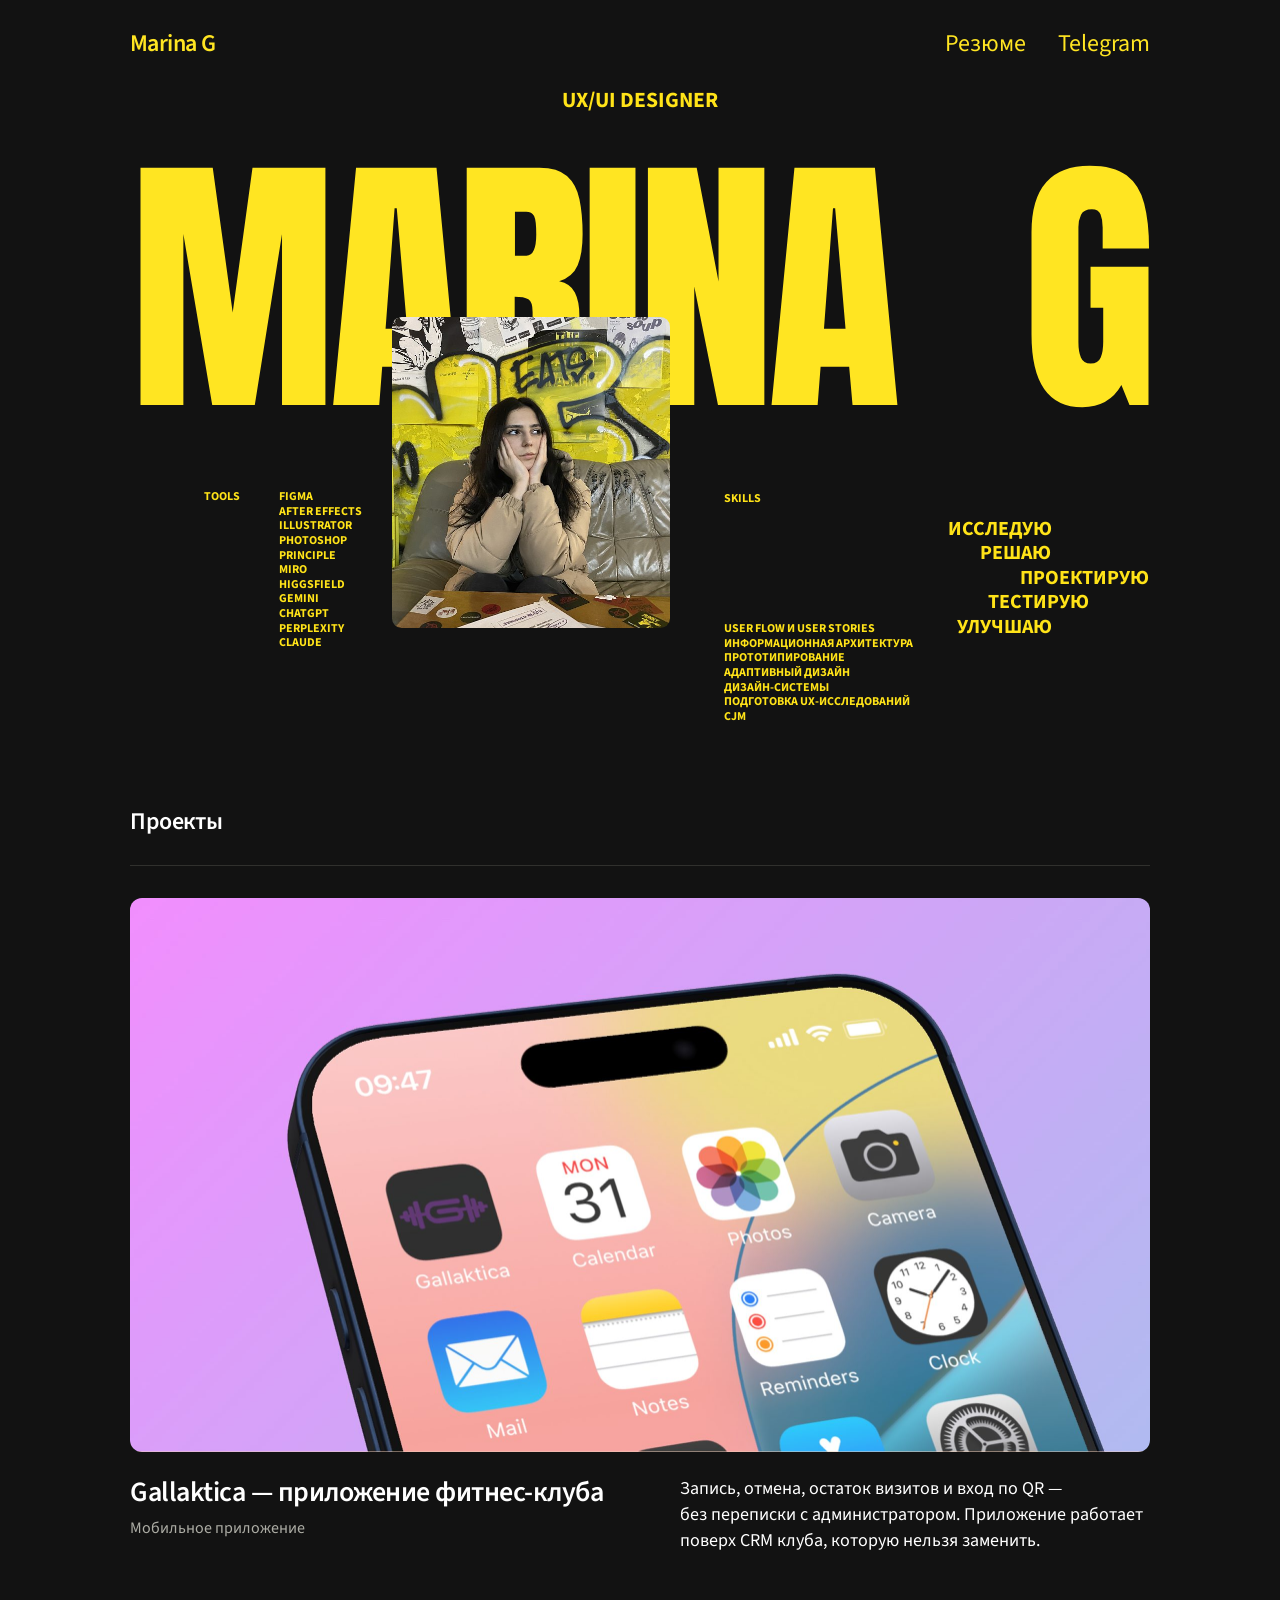
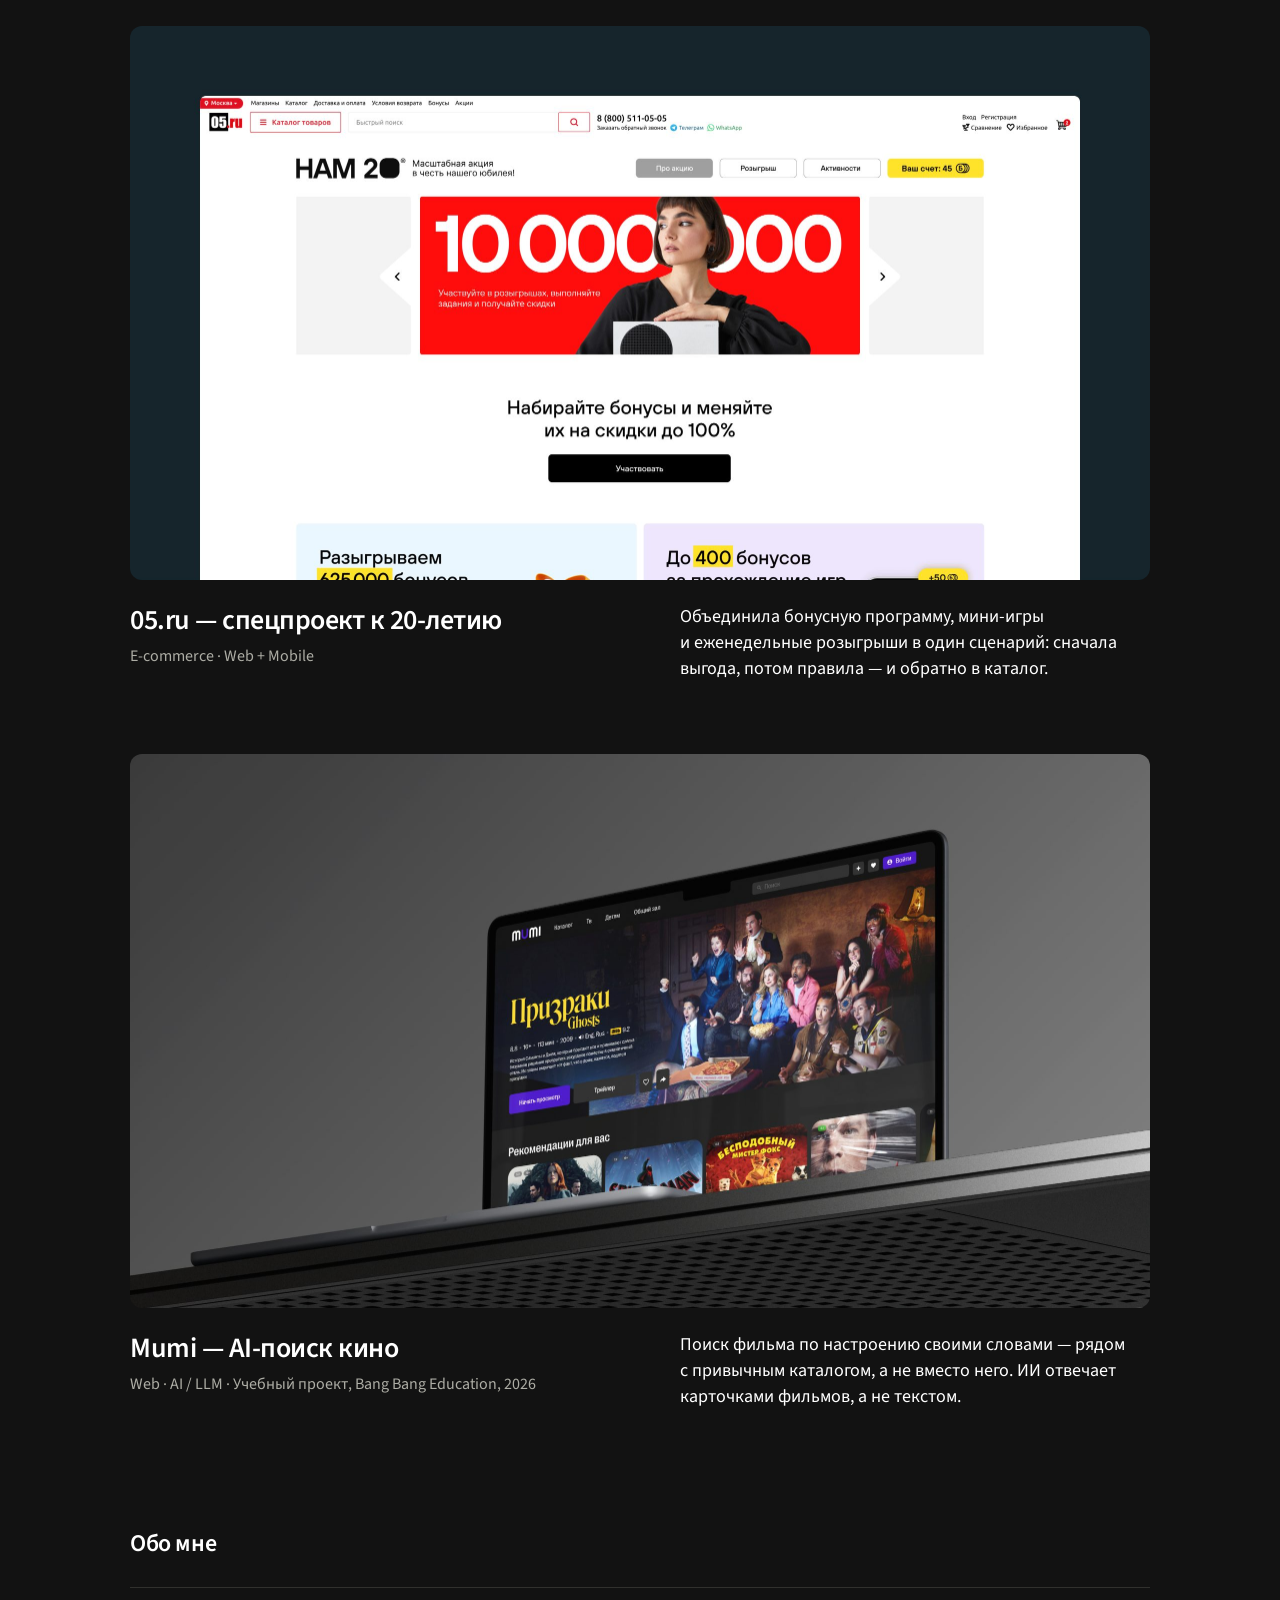
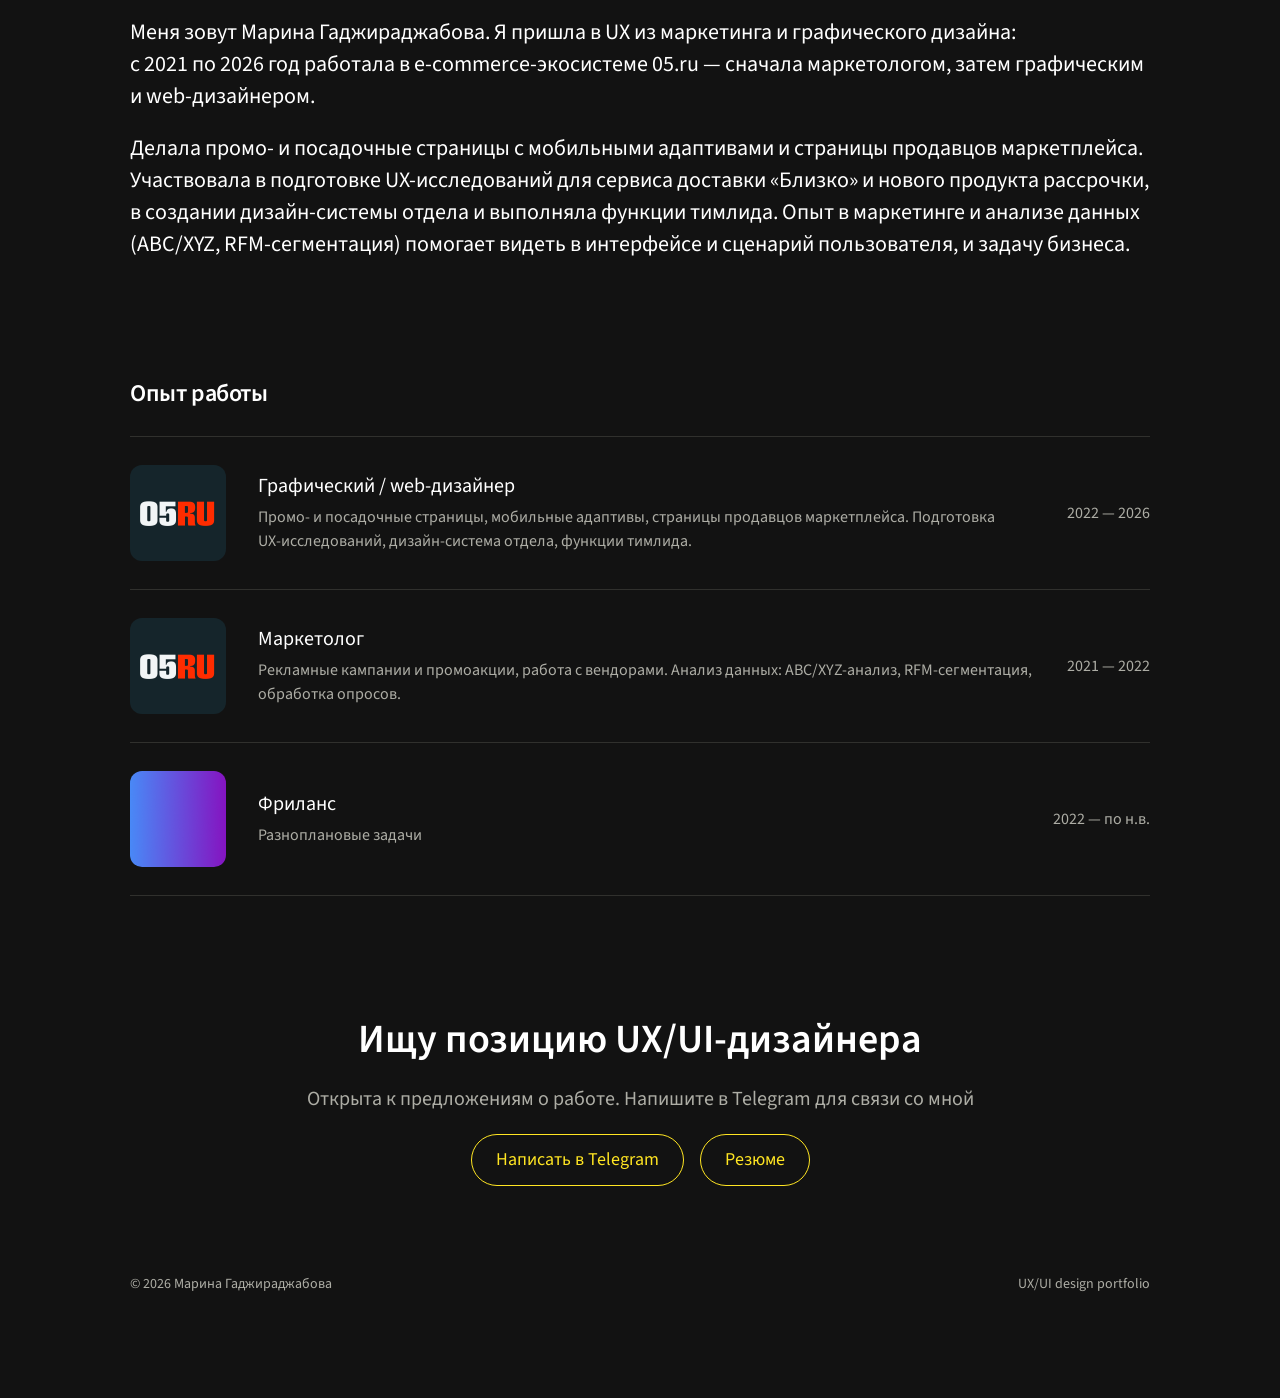
==== index.html @ 0a9285c8 "Add files via upload" ====
<!doctype html>
<html lang="ru">
<head>
<meta charset="utf-8">
<meta name="viewport" content="width=device-width, initial-scale=1">
<title>Марина Гаджираджабова — UX/UI-дизайнер</title>
<meta name="description" content="Портфолио UX/UI-дизайнера Марины Гаджираджабовой: мобильное приложение фитнес-клуба, спецпроект для 05.ru и AI-поиск кино.">
<link rel="canonical" href="https://hellomarina.ru/">
<meta property="og:type" content="website">
<meta property="og:title" content="Марина Гаджираджабова — UX/UI-дизайнер">
<meta property="og:description" content="Портфолио UX/UI-дизайнера Марины Гаджираджабовой: мобильное приложение фитнес-клуба, спецпроект для 05.ru и AI-поиск кино.">
<meta property="og:url" content="https://hellomarina.ru/">
<meta property="og:image" content="https://hellomarina.ru/img/cover-home-gallaktica.jpg">
<meta name="theme-color" content="#121212">
<link rel="icon" href="favicon.svg" type="image/svg+xml">
<link rel="preconnect" href="https://fonts.googleapis.com">
<link rel="preconnect" href="https://fonts.gstatic.com" crossorigin>
<link href="https://fonts.googleapis.com/css2?family=Anton&family=Source+Sans+3:wght@400;600;700&display=swap" rel="stylesheet">
<link rel="stylesheet" href="css/style.css">
<script src="js/site.js" defer></script>
</head>
<body>
<a class="skip-link" href="#main">К содержимому</a>
<header class="site-header">
  <div class="container">
    <a class="logo" href="./" aria-label="Marina G — на главную">Marina G</a>
    <nav class="nav" aria-label="Основная навигация">
      <a href="resume.pdf" target="_blank" rel="noopener">Резюме</a>
      <a href="https://t.me/marin_lrsn" target="_blank" rel="noopener">Telegram</a>
    </nav>
  </div>
</header>

<main id="main">
  <section class="hero container" aria-label="Обо мне коротко">
    <div class="hero-canvas">
      <p class="hero-role">UX/UI DESIGNER</p>
      <h1 class="hero-name" aria-label="Марина Гаджираджабова, UX/UI-дизайнер"><span>MARINA</span><span>G</span></h1>
      <img class="hero-photo" src="img/hero-photo.jpg" alt="Марина Гаджираджабова" width="554" height="622" fetchpriority="high">
      <p class="hero-label hero-tools-label">Tools</p>
      <ul class="hero-list hero-tools"><li>Figma</li><li>After Effects</li><li>Illustrator</li><li>Photoshop</li><li>Principle</li><li>Miro</li><li>Higgsfield</li><li>Gemini</li><li>ChatGPT</li><li>Perplexity</li><li>Claude</li></ul>
      <p class="hero-label hero-skills-label">Skills</p>
      <ul class="hero-list hero-skills"><li>User flow и user stories</li><li>Информационная архитектура</li><li>Прототипирование</li><li>Адаптивный дизайн</li><li>Дизайн-системы</li><li>Подготовка UX-исследований</li><li>CJM</li></ul>
      <p class="hero-verbs" aria-hidden="true"><span>Исследую</span><span>Решаю</span><span>Проектирую</span><span>Тестирую</span><span>Улучшаю</span></p>
    </div>
    <div class="hero-mobile">
      <div class="m-name-photo">
        <p class="m-name" aria-hidden="true"><span>MARINA</span><span>G</span></p>
        <img class="m-photo" src="img/hero-photo.jpg" alt="Марина Гаджираджабова" width="554" height="622" fetchpriority="high">
      </div>
      <p class="m-role">UX/UI-дизайнер</p>
      <p class="m-lead">Провожу интервью, анализирую сценарии и проверяю решения на прототипах. Прорабатываю UI, опираясь на опыт в графическом дизайне.</p>
    </div>
  </section>

  <section class="section container" id="projects" aria-labelledby="projects-title">
    <h2 class="section-title" id="projects-title">Проекты</h2>
    <div class="projects">
      <a class="project" href="gallaktica.html">
        <div class="project-cover"><img src="img/cover-home-gallaktica.jpg" alt="Обложка кейса Gallaktica: мобильное приложение фитнес-клуба на экране iPhone" width="2040" height="1108" fetchpriority="high"></div>
        <div class="project-details">
          <div><h3 class="project-title">Gallaktica — приложение фитнес-клуба</h3><p class="project-tags">Мобильное приложение</p></div>
          <p class="project-summary">Запись, отмена, остаток визитов и вход по QR — без переписки с администратором. Приложение работает поверх CRM клуба, которую нельзя заменить.</p>
        </div>
      </a>
      <a class="project" href="05ru.html">
        <div class="project-cover"><img src="img/cover-home-05ru.jpg" alt="Обложка кейса 05.ru: промостраница спецпроекта «НАМ 20»" width="2040" height="1108" loading="lazy" decoding="async"></div>
        <div class="project-details">
          <div><h3 class="project-title">05.ru — спецпроект к 20-летию</h3><p class="project-tags">E-commerce · Web + Mobile</p></div>
          <p class="project-summary">Объединила бонусную программу, мини‑игры и еженедельные розыгрыши в один сценарий: сначала выгода, потом правила — и обратно в каталог.</p>
        </div>
      </a>
      <a class="project" href="mumi.html">
        <div class="project-cover"><img src="img/cover-home-mumi.jpg" alt="Обложка кейса Mumi: интерфейс онлайн-кинотеатра на ноутбуке" width="2040" height="1108" loading="lazy" decoding="async"></div>
        <div class="project-details">
          <div><h3 class="project-title">Mumi — AI-поиск кино</h3><p class="project-tags">Web · AI / LLM · Учебный проект, Bang Bang Education, 2026</p></div>
          <p class="project-summary">Поиск фильма по настроению своими словами — рядом с привычным каталогом, а не вместо него. ИИ отвечает карточками фильмов, а не текстом.</p>
        </div>
      </a>
    </div>
  </section>

  <section class="section container" aria-labelledby="about-title">
    <h2 class="section-title" id="about-title">Обо мне</h2>
    <div class="about-text">
      <p>Меня зовут Марина Гаджираджабова. Я пришла в UX из маркетинга и графического дизайна: с 2021 по 2026 год работала в e‑commerce‑экосистеме 05.ru — сначала маркетологом, затем графическим и web‑дизайнером.</p>
      <p>Делала промо- и посадочные страницы с мобильными адаптивами и страницы продавцов маркетплейса. Участвовала в подготовке UX‑исследований для сервиса доставки «Близко» и нового продукта рассрочки, в создании дизайн‑системы отдела и выполняла функции тимлида. Опыт в маркетинге и анализе данных (ABC/XYZ, RFM‑сегментация) помогает видеть в интерфейсе и сценарий пользователя, и задачу бизнеса.</p>
    </div>
  </section>

  <section class="section container" aria-labelledby="exp-title">
    <h2 class="section-title" id="exp-title">Опыт работы</h2>
    <ul class="experience">
      <li class="job">
        <img class="job-logo" src="img/logo-05ru.png" alt="Логотип 05.ru" width="192" height="192" loading="lazy" decoding="async">
        <div><p class="job-role">Графический / web-дизайнер</p><p class="job-period-inline">2022 — 2026</p><p class="job-desc">Промо- и посадочные страницы, мобильные адаптивы, страницы продавцов маркетплейса. Подготовка UX‑исследований, дизайн‑система отдела, функции тимлида.</p></div>
        <p class="job-period">2022 — 2026</p>
      </li>
      <li class="job">
        <img class="job-logo" src="img/logo-05ru.png" alt="Логотип 05.ru" width="192" height="192" loading="lazy" decoding="async">
        <div><p class="job-role">Маркетолог</p><p class="job-period-inline">2021 — 2022</p><p class="job-desc">Рекламные кампании и промоакции, работа с вендорами. Анализ данных: ABC/XYZ‑анализ, RFM‑сегментация, обработка опросов.</p></div>
        <p class="job-period">2021 — 2022</p>
      </li>
      <li class="job">
        <img class="job-logo" src="img/logo-freelance.png" alt="" width="192" height="192" loading="lazy" decoding="async">
        <div><p class="job-role">Фриланс</p><p class="job-period-inline">2022 — по н.в.</p><p class="job-desc">Разноплановые задачи</p></div>
        <p class="job-period">2022 — по н.в.</p>
      </li>
    </ul>
  </section>
</main>
<footer class="site-footer">
  <div class="container">
    <div class="cta">
      <h2 class="cta-title">Ищу позицию UX/UI-дизайнера</h2>
      <p class="cta-text">Открыта к предложениям о работе. Напишите в Telegram для связи со мной</p>
      <div class="buttons">
        <a class="btn" href="https://t.me/marin_lrsn" target="_blank" rel="noopener">Написать в Telegram</a>
        <a class="btn" href="resume.pdf" target="_blank" rel="noopener">Резюме</a>
      </div>
    </div>
  <div class="legal"><span>© 2026 Марина Гаджираджабова</span><span>UX/UI design portfolio</span></div>
  </div>
</footer>
</body>
</html>
---- css/style.css ----
/* hellomarina.ru — портфолио Марины Гаджираджабовой
   Токены взяты из макета Figma «Портфолио v2» */
:root {
  --bg: #121212;
  --yellow: #ffe522;
  --heading: #f5f4ef;
  --body: #dcdcd4;
  --muted: #adada5;
  --card-text: #c9c9c1;
  --line: #30302d;
  --card: #181816;
  --radius: 12px;
  --content: 1020px;
  --gutter: 90px;
  --font: "Source Sans 3", system-ui, -apple-system, "Segoe UI", Roboto, sans-serif;
  --display: "Anton", Impact, "Arial Narrow", sans-serif;
}

*, *::before, *::after { box-sizing: border-box; }
html { -webkit-text-size-adjust: 100%; scroll-behavior: smooth; }
body {
  margin: 0;
  background: var(--bg);
  color: var(--body);
  font-family: var(--font);
  font-size: 18px;
  line-height: 1.45;
  -webkit-font-smoothing: antialiased;
  text-rendering: optimizeLegibility;
}
img { display: block; max-width: 100%; height: auto; }
a { color: inherit; }
h1, h2, h3, h4, p { margin: 0; }
ul { margin: 0; padding: 0; list-style: none; }

.container {
  width: 100%;
  max-width: calc(var(--content) + var(--gutter) * 2);
  margin: 0 auto;
  padding: 0 var(--gutter);
}

.skip-link {
  position: absolute; left: -9999px; top: 8px;
  background: var(--yellow); color: #121212; padding: 8px 16px; border-radius: 999px; z-index: 10;
}
.skip-link:focus { left: 16px; }

:focus-visible { outline: 2px solid var(--yellow); outline-offset: 3px; border-radius: 4px; }

/* ---------- Header ---------- */
.site-header .container {
  display: flex; align-items: center; justify-content: space-between;
  padding-top: 26px; padding-bottom: 26px;
}
.logo {
  color: var(--yellow); text-decoration: none;
  font-size: 24px; font-weight: 600; letter-spacing: -0.6px; line-height: 36px;
}
.nav { display: flex; gap: 32px; }
.nav a {
  color: var(--yellow); text-decoration: none;
  font-size: 24px; line-height: 36px;
}
.nav a:hover, .logo:hover { text-decoration: underline; text-underline-offset: 6px; text-decoration-thickness: 1.5px; }

/* ---------- Hero (desktop: пропорции макета через container query units) ---------- */
.hero { container-type: inline-size; overflow-x: clip; }
.hero-name span, .m-name span { white-space: nowrap; }
.hero-canvas {
  position: relative;
  height: calc(600 / 1020 * 100cqw);
  color: #ffe318;
}
.hero-canvas > * { position: absolute; margin: 0; }
.hero-role {
  left: 0; right: 0; top: 0; text-align: center;
  font-weight: 700; font-size: calc(21.67 / 1020 * 100cqw); line-height: 1.22;
  letter-spacing: 0;
}
.hero-name {
  left: 0; right: 0; top: calc(51 / 1020 * 100cqw);
  display: flex; justify-content: space-between;
  font-family: var(--display); font-weight: 400; color: var(--yellow);
  font-size: calc(276 / 1020 * 100cqw); line-height: 1.08;
  letter-spacing: calc(-6.9 / 1020 * 100cqw);
}
.hero-photo {
  left: calc(262 / 1020 * 100%); top: calc(229 / 1020 * 100cqw);
  width: calc(278 / 1020 * 100%);
  border-radius: calc(9.7 / 1020 * 100cqw);
  aspect-ratio: 278 / 311; object-fit: cover;
}
.hero-label, .hero-list {
  font-weight: 700; font-size: calc(12 / 1020 * 100cqw); line-height: 1.22;
  text-transform: uppercase;
}
.hero-tools-label { left: calc(74 / 1020 * 100%); top: calc(402 / 1020 * 100cqw); }
.hero-tools { left: calc(149 / 1020 * 100%); top: calc(402 / 1020 * 100cqw); }
.hero-skills-label { left: calc(594 / 1020 * 100%); top: calc(404 / 1020 * 100cqw); }
.hero-skills { left: calc(594 / 1020 * 100%); top: calc(534 / 1020 * 100cqw); }
.hero-verbs {
  font-weight: 700; font-size: calc(20 / 1020 * 100cqw); line-height: 1.22; text-transform: uppercase;
  left: calc(818 / 1020 * 100%); top: calc(429 / 1020 * 100cqw); width: calc(202 / 1020 * 100%);
}
.hero-verbs span { display: block; }
.hero-verbs span:nth-child(1) { margin-left: 0; }
.hero-verbs span:nth-child(2) { margin-left: calc(32 / 1020 * 100cqw); }
.hero-verbs span:nth-child(3) { margin-left: calc(72 / 1020 * 100cqw); }
.hero-verbs span:nth-child(4) { margin-left: calc(40 / 1020 * 100cqw); }
.hero-verbs span:nth-child(5) { margin-left: calc(9 / 1020 * 100cqw); }
.hero-mobile { display: none; }

/* ---------- Sections ---------- */
.section { padding-top: 120px; }
.section:first-of-type { padding-top: 72px; }
.section-title {
  color: #fff; font-size: 24px; font-weight: 600; line-height: 1.2; letter-spacing: -0.4px;
  padding-bottom: 28px; border-bottom: 1px solid var(--line);
}

/* ---------- Project cards ---------- */
.projects { display: grid; gap: 72px; margin-top: 32px; }
.project { display: block; text-decoration: none; color: inherit; }
.project-cover {
  border-radius: var(--radius); overflow: hidden; background: #1c1c1a;
  aspect-ratio: 1020 / 554;
}
.project-cover img { width: 100%; height: 100%; object-fit: cover; transition: transform .5s ease; }
.project:hover .project-cover img { transform: scale(1.02); }
.project-details {
  display: grid; grid-template-columns: 1fr 470px; gap: 40px; padding-top: 24px;
}
.project-title { color: #fff; font-size: 28px; font-weight: 600; line-height: 1.2; letter-spacing: -0.5px; }
.project:hover .project-title { text-decoration: underline; text-underline-offset: 6px; text-decoration-thickness: 1.5px; }
.project-tags { color: var(--muted); font-size: 16px; line-height: 1.45; margin-top: 8px; }
.project-summary { color: #fff; font-size: 18px; line-height: 26px; }

/* ---------- About ---------- */
.about-text { margin-top: 28px; display: grid; gap: 20px; }
.about-text p { color: #fff; font-size: 22px; line-height: 32px; }

/* ---------- Experience ---------- */
.experience { margin-top: 0; }
.job {
  display: grid; grid-template-columns: 96px 1fr auto; gap: 32px; align-items: center;
  padding: 28px 0; border-bottom: 1px solid var(--line);
}
.job-logo { width: 96px; height: 96px; border-radius: var(--radius); object-fit: cover; }
.job-role { color: #fff; font-size: 20px; line-height: 26px; }
.job-desc { color: var(--muted); font-size: 16px; line-height: 24px; margin-top: 6px; }
.job-period { color: var(--muted); font-size: 16px; line-height: 24px; white-space: nowrap; }
.job-period-inline { display: none; }

/* ---------- Buttons ---------- */
.btn {
  display: inline-flex; align-items: center; justify-content: center; gap: 8px;
  min-height: 50px; padding: 12px 24px;
  border: 1.5px solid var(--yellow); border-radius: 999px;
  color: var(--yellow); text-decoration: none; font-size: 18px; line-height: 26px;
  transition: background-color .2s ease, color .2s ease;
}
.btn:hover { background: var(--yellow); color: #121212; }

/* ---------- Footer ---------- */
.site-footer { padding-top: 120px; padding-bottom: 104px; }
.cta { display: grid; justify-items: center; text-align: center; gap: 20px; }
.cta-title { color: #fff; font-size: 40px; font-weight: 600; line-height: 48px; }
.cta-text { color: var(--muted); font-size: 20px; line-height: 30px; }
.buttons { display: flex; gap: 16px; flex-wrap: wrap; justify-content: center; }
.legal {
  display: flex; justify-content: space-between; gap: 16px;
  margin-top: 88px; color: var(--muted); font-size: 14px; line-height: 20px;
}

/* ---------- Case pages ---------- */
.case-cover { border-radius: var(--radius); overflow: hidden; aspect-ratio: 1020 / 486; background: #1c1c1a; }
.case-cover img { width: 100%; height: 100%; object-fit: cover; }
.case-head { padding-top: 88px; }
.case-title { color: var(--heading); font-size: 56px; font-weight: 700; line-height: 62px; letter-spacing: -0.5px; }
.case-lead { color: var(--muted); font-size: 22px; line-height: 32px; margin-top: 16px; }
.summary { display: grid; grid-template-columns: repeat(auto-fit, minmax(200px, 1fr)); gap: 16px; margin-top: 40px; }
.card {
  background: var(--card); border: 1px solid var(--line); border-radius: var(--radius);
}
.summary .card { padding: 20px; }
.summary-label { color: var(--muted); font-size: 13px; font-weight: 600; line-height: 18px; letter-spacing: .04em; text-transform: uppercase; }
.summary-value { color: #fff; font-size: 17px; line-height: 24px; margin-top: 8px; }

.block { padding-top: 88px; }
.block-sm { padding-top: 32px; }
.h2 { color: var(--heading); font-size: 40px; font-weight: 600; line-height: 48px; margin-bottom: 24px; }
.h3 { color: var(--heading); font-size: 26px; font-weight: 600; line-height: 34px; margin-bottom: 12px; }
.prose { display: grid; gap: 24px; }
.prose p { color: var(--body); font-size: 22px; line-height: 32px; }
.prose strong { color: #fff; font-weight: 700; }

.figure { margin: 32px 0 0; }
.figure img { width: 100%; border-radius: var(--radius); }
.figure-pair { display: grid; grid-template-columns: 1fr 1fr; gap: 24px; margin-top: 24px; }
.figure-pair img { width: 100%; border-radius: var(--radius); }
.scroll-x { overflow-x: auto; -webkit-overflow-scrolling: touch; }
.scroll-hint { display: none; }

.cards-2 { display: grid; grid-template-columns: 1fr 1fr; gap: 24px; margin-top: 24px; }
.cards-2 .card { padding: 28px; }
.card-title { color: var(--heading); font-size: 20px; font-weight: 600; line-height: 30px; }
.card-text { color: var(--muted); font-size: 16px; line-height: 24px; margin-top: 12px; }
.card-text strong { color: #fff; font-weight: 700; }
.story .card-text { margin-top: 0; }

.metrics { display: grid; grid-template-columns: 1fr 1fr; gap: 16px 24px; margin-top: 24px; }
.metric { display: grid; grid-template-columns: 180px 1fr; gap: 16px; padding: 20px; }
.metric-name { color: var(--yellow); font-weight: 700; font-size: 16px; line-height: 22px; }
.metric-text { color: var(--card-text); font-size: 16px; line-height: 22px; }

.bullets { display: grid; gap: 12px; margin: 8px 0; }
.bullets li { display: flex; gap: 18px; align-items: center; color: var(--body); font-size: 22px; line-height: 32px; }
.bullets img { width: 15px; height: 15px; flex: none; }

.decisions { display: grid; gap: 24px; }

.case-nav { display: flex; gap: 16px; justify-content: center; flex-wrap: wrap; }
.case-footer { padding-top: 88px; padding-bottom: 104px; }
.case-footer .legal { margin-top: 88px; }

/* ---------- Tablet ---------- */
@media (max-width: 1100px) {
  :root { --gutter: 48px; }
  .project-details { grid-template-columns: 1fr 1fr; }
}

/* ---------- Mobile (макет 390) ---------- */
@media (max-width: 720px) {
  :root { --gutter: 20px; }
  body { font-size: 17px; }
  .site-header .container { padding-top: 16px; padding-bottom: 16px; }
  .logo { font-size: 18px; line-height: 26px; letter-spacing: -0.3px; }
  .nav { gap: 24px; }
  .nav a { font-size: 18px; line-height: 26px; padding: 9px 0; }

  .hero-canvas { display: none; }
  .hero-mobile { display: block; padding-top: 16px; }
  .m-name-photo { position: relative; height: calc(245 / 350 * 100cqw); }
  .m-name {
    display: flex; justify-content: space-between;
    font-family: var(--display); color: var(--yellow);
    font-size: calc(100 / 350 * 100cqw); line-height: 1.08; letter-spacing: calc(-2.5 / 350 * 100cqw);
  }
  .m-photo {
    position: absolute; left: calc(77 / 350 * 100%); top: calc(66 / 350 * 100cqw);
    width: calc(160 / 350 * 100%); aspect-ratio: 160 / 179; object-fit: cover; border-radius: 8px;
  }
  .m-role { color: #fff; font-size: 28px; font-weight: 600; line-height: 34px; margin-top: 24px; }
  .m-lead { color: #fff; font-size: 17px; line-height: 26px; margin-top: 8px; }

  .section { padding-top: 64px; }
  .section:first-of-type { padding-top: 56px; }
  .section-title { font-size: 22px; padding-bottom: 20px; }
  .projects { gap: 48px; margin-top: 24px; }
  .project-details { grid-template-columns: 1fr; gap: 10px; padding-top: 16px; }
  .project-title { font-size: 26px; line-height: 32px; }
  .project-tags { font-size: 14px; line-height: 20px; margin-top: 6px; }
  .project-summary { font-size: 16px; line-height: 24px; }

  .about-text { margin-top: 20px; gap: 16px; }
  .about-text p { font-size: 17px; line-height: 26px; }

  .job { grid-template-columns: 48px 1fr; gap: 16px; align-items: start; padding: 16px 0; }
  .job-logo { width: 48px; height: 48px; border-radius: 8px; }
  .job-role { font-size: 17px; line-height: 22px; }
  .job-period { display: none; }
  .job-period-inline { display: block; color: var(--muted); font-size: 14px; line-height: 20px; margin-top: 4px; }
  .job-desc { font-size: 14px; line-height: 20px; }

  .site-footer { padding-top: 64px; padding-bottom: 40px; }
  .cta { gap: 16px; }
  .cta-title { font-size: 26px; line-height: 32px; }
  .cta-text { font-size: 16px; line-height: 24px; }
  .buttons { flex-direction: column; width: 100%; gap: 12px; }
  .buttons .btn, .case-nav .btn { width: 100%; }
  .legal { margin-top: 48px; font-size: 13px; line-height: 18px; flex-direction: column; gap: 4px; }

  .case-head { padding-top: 48px; }
  .case-title { font-size: 32px; line-height: 38px; letter-spacing: -0.3px; }
  .case-lead { font-size: 18px; line-height: 26px; }
  .summary { grid-template-columns: 1fr; gap: 12px; margin-top: 24px; }
  .block { padding-top: 48px; }
  .block-sm { padding-top: 24px; }
  .h2 { font-size: 26px; line-height: 32px; margin-bottom: 16px; }
  .h3 { font-size: 20px; line-height: 26px; }
  .prose { gap: 16px; }
  .prose p, .bullets li { font-size: 17px; line-height: 26px; }
  .bullets li { align-items: flex-start; gap: 12px; }
  .bullets img { margin-top: 6px; }
  .cards-2, .metrics, .figure-pair { grid-template-columns: 1fr; gap: 12px; }
  .cards-2 .card { padding: 20px; }
  .card-title { font-size: 18px; line-height: 26px; }
  .card-text { font-size: 15px; line-height: 22px; }
  .metric { grid-template-columns: 1fr; gap: 6px; }
  .figure { margin-top: 24px; }
  .scroll-x img { width: 700px; max-width: none; }
  .scroll-hint { display: block; color: var(--muted); font-size: 13px; line-height: 18px; margin-top: 8px; }
  .case-footer { padding-top: 64px; padding-bottom: 40px; }
  .case-nav { flex-direction: column; gap: 12px; }
  .case-footer .legal { margin-top: 48px; }
}

@media (prefers-reduced-motion: reduce) {
  html { scroll-behavior: auto; }
  .project-cover img { transition: none; }
}

/* ================= Motion ================= */
/* Плавный переход между страницами (Chrome, Edge, Safari 18.2+); в остальных браузерах — просто анимация входа */
@view-transition { navigation: auto; }
::view-transition-old(root) { animation: vt-out .28s ease both; }
::view-transition-new(root) { animation: vt-in .5s cubic-bezier(.2, .7, .2, 1) both; }
@keyframes vt-out { to { opacity: 0; transform: translateY(-8px); } }
@keyframes vt-in { from { opacity: 0; transform: translateY(12px); } }

@keyframes rise { from { opacity: 0; transform: translateY(18px); } to { opacity: 1; transform: none; } }
@keyframes rise-big { from { opacity: 0; transform: translateY(60px); } to { opacity: 1; transform: none; } }
@keyframes pop { from { opacity: 0; transform: translateY(24px) scale(.96) rotate(-2deg); } to { opacity: 1; transform: none; } }
@keyframes fade { from { opacity: 0; } to { opacity: 1; } }

:root { --ease: cubic-bezier(.2, .7, .2, 1); }
.site-header { animation: fade .6s ease both; }

/* Главная: первый экран собирается по очереди */
.hero-role { animation: rise .6s var(--ease) .05s both; }
.hero-name span, .m-name span { display: inline-block; animation: rise-big .9s var(--ease) both; }
.hero-name span:nth-child(1), .m-name span:nth-child(1) { animation-delay: .1s; }
.hero-name span:nth-child(2), .m-name span:nth-child(2) { animation-delay: .22s; }
.hero-photo, .m-photo { animation: pop .9s var(--ease) .35s both; }
.hero-tools-label, .hero-tools, .hero-skills-label, .hero-skills { animation: rise .6s var(--ease) .55s both; }
.hero-verbs span { animation: rise .5s var(--ease) both; }
.hero-verbs span:nth-child(1) { animation-delay: .6s; }
.hero-verbs span:nth-child(2) { animation-delay: .67s; }
.hero-verbs span:nth-child(3) { animation-delay: .74s; }
.hero-verbs span:nth-child(4) { animation-delay: .81s; }
.hero-verbs span:nth-child(5) { animation-delay: .88s; }
.m-role { animation: rise .6s var(--ease) .5s both; }
.m-lead { animation: rise .6s var(--ease) .6s both; }

/* Кейс: обложка, заголовок и карточки-сводки */
.case-cover { animation: rise .8s var(--ease) .05s both; }
.case-head { animation: rise .7s var(--ease) .18s both; }
.summary { animation: rise .7s var(--ease) .3s both; }

/* Появление блоков при прокрутке: скрываются только те, что ниже первого экрана и только когда работает JS */
.reveal-wait { opacity: 0; transform: translateY(28px); }
.reveal-in { opacity: 1; transform: none; transition: opacity .8s var(--ease), transform .8s var(--ease); }

/* Картинки проявляются по мере загрузки */
img.img-wait { opacity: 0; }
img.img-in { opacity: 1; transition: opacity .6s ease; }

@media (prefers-reduced-motion: reduce) {
  *, *::before, *::after { animation: none !important; transition: none !important; }
  ::view-transition-old(root), ::view-transition-new(root) { animation: none !important; }
  .reveal-wait, img.img-wait { opacity: 1 !important; transform: none !important; }
}
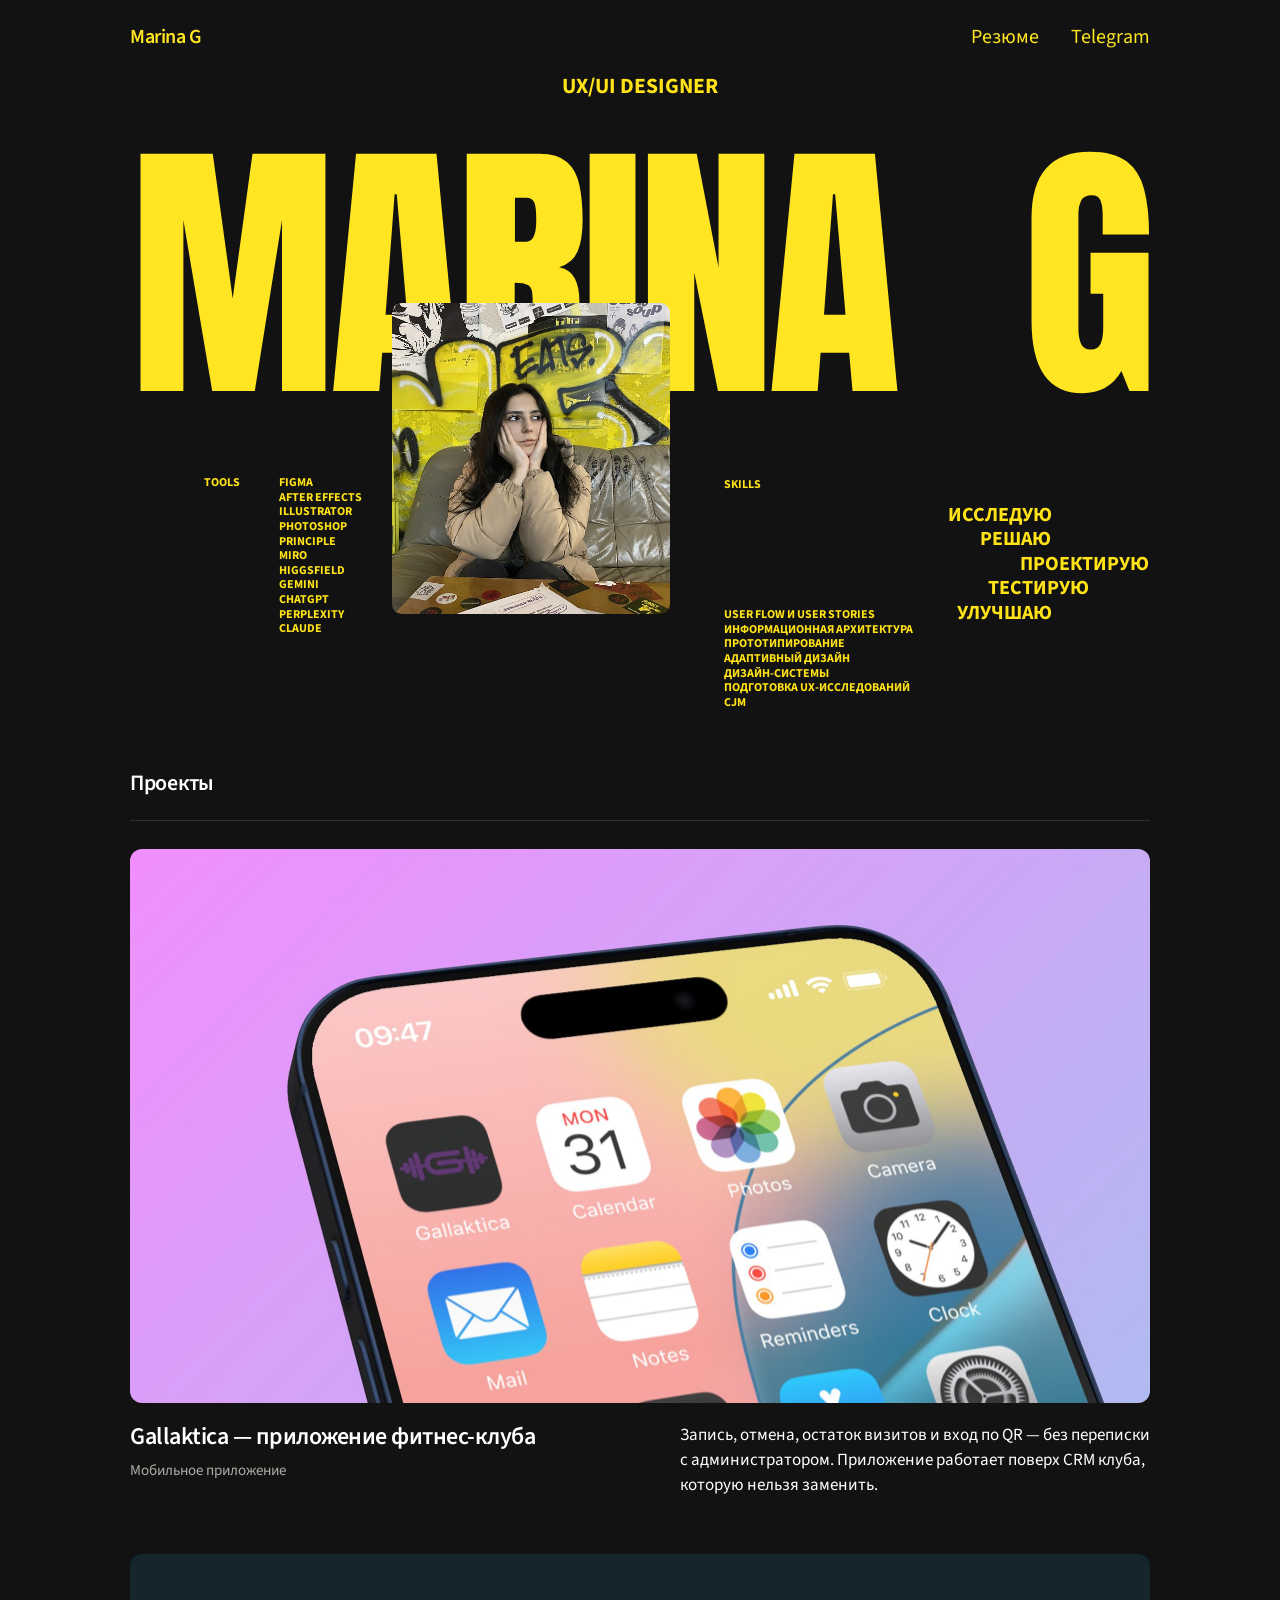
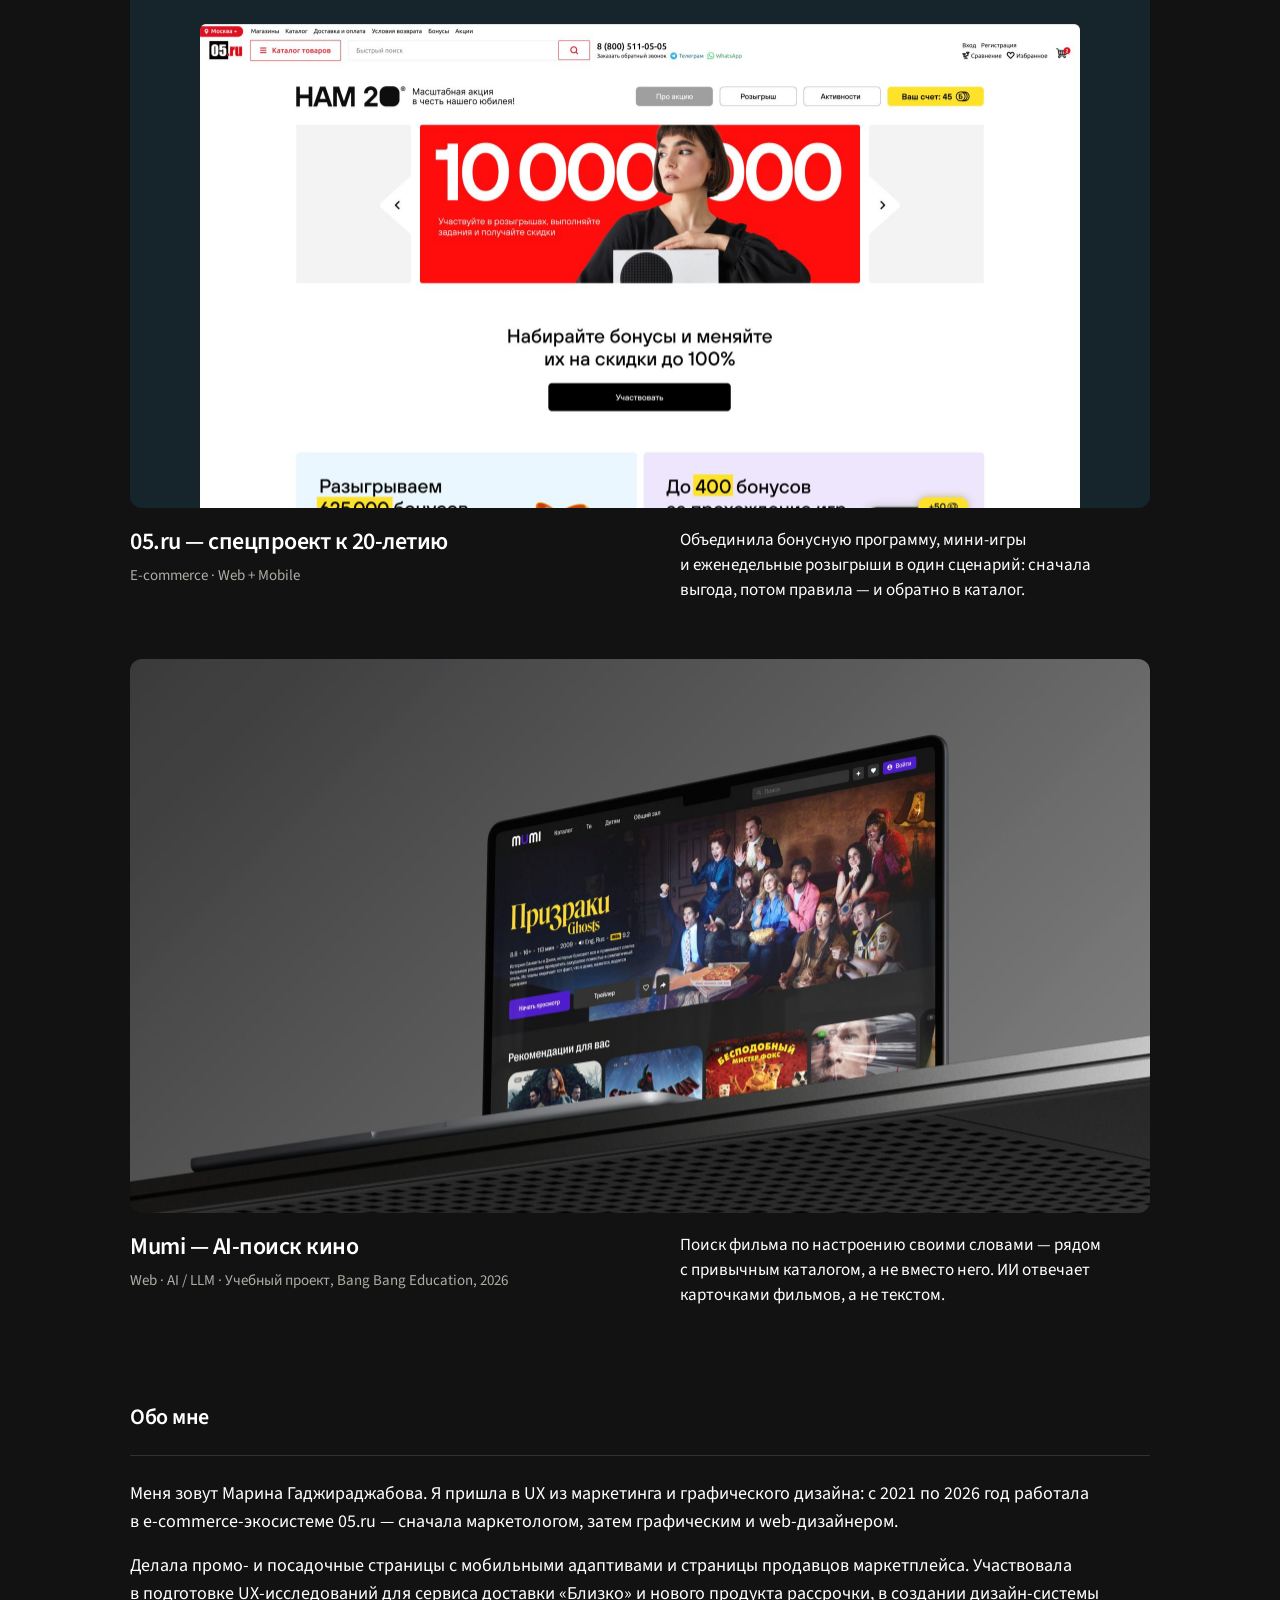
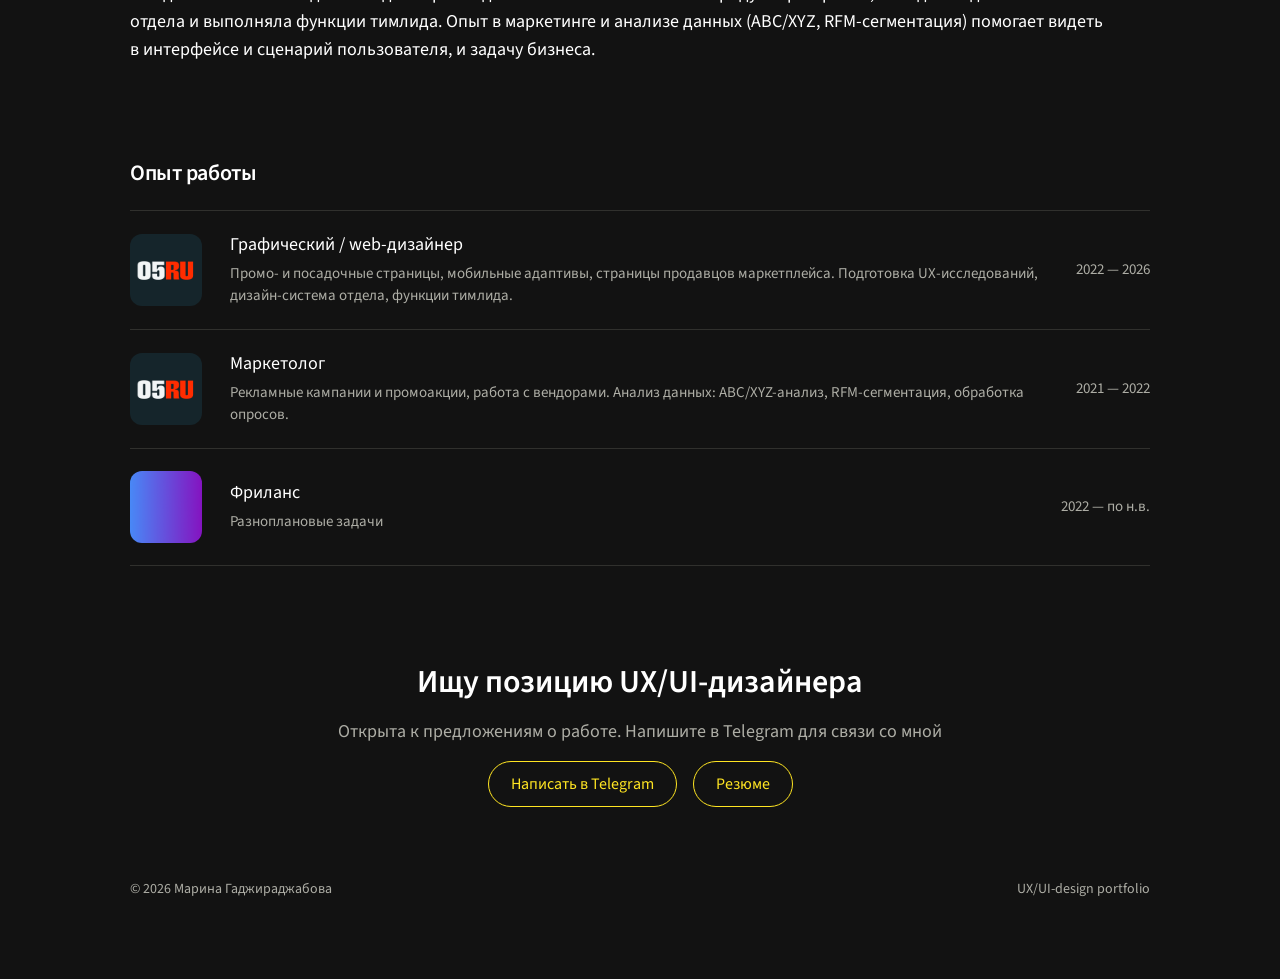
==== commit 339eb8ba: "Add files via upload" ====
--- a/index.html
+++ b/index.html
@@ -18,6 +18,7 @@
 <link href="https://fonts.googleapis.com/css2?family=Anton&family=Source+Sans+3:wght@400;600;700&display=swap" rel="stylesheet">
 <link rel="stylesheet" href="css/style.css">
 <script src="js/site.js" defer></script>
+<script src="js/lightbox.js" defer></script>
 </head>
 <body>
 <a class="skip-link" href="#main">К содержимому</a>
@@ -25,7 +26,7 @@
   <div class="container">
     <a class="logo" href="./" aria-label="Marina G — на главную">Marina G</a>
     <nav class="nav" aria-label="Основная навигация">
-      <a href="resume.pdf" target="_blank" rel="noopener">Резюме</a>
+      <a href="https://drive.google.com/file/d/1rK94kvwyVWbGRVxFBLspZo1uhtgLUTEd/view?usp=sharing" target="_blank" rel="noopener">Резюме</a>
       <a href="https://t.me/marin_lrsn" target="_blank" rel="noopener">Telegram</a>
     </nav>
   </div>
@@ -116,10 +117,10 @@
       <p class="cta-text">Открыта к предложениям о работе. Напишите в Telegram для связи со мной</p>
       <div class="buttons">
         <a class="btn" href="https://t.me/marin_lrsn" target="_blank" rel="noopener">Написать в Telegram</a>
-        <a class="btn" href="resume.pdf" target="_blank" rel="noopener">Резюме</a>
+        <a class="btn" href="https://drive.google.com/file/d/1rK94kvwyVWbGRVxFBLspZo1uhtgLUTEd/view?usp=sharing" target="_blank" rel="noopener">Резюме</a>
       </div>
     </div>
-  <div class="legal"><span>© 2026 Марина Гаджираджабова</span><span>UX/UI design portfolio</span></div>
+  <div class="legal"><span>© 2026 Марина Гаджираджабова</span><span>UX/UI‑design portfolio</span></div>
   </div>
 </footer>
 </body>
--- a/css/style.css
+++ b/css/style.css
@@ -51,16 +51,16 @@
 /* ---------- Header ---------- */
 .site-header .container {
   display: flex; align-items: center; justify-content: space-between;
-  padding-top: 26px; padding-bottom: 26px;
+  padding-top: 22px; padding-bottom: 22px;
 }
 .logo {
   color: var(--yellow); text-decoration: none;
-  font-size: 24px; font-weight: 600; letter-spacing: -0.6px; line-height: 36px;
+  font-size: 20px; font-weight: 600; letter-spacing: -0.4px; line-height: 30px;
 }
 .nav { display: flex; gap: 32px; }
 .nav a {
   color: var(--yellow); text-decoration: none;
-  font-size: 24px; line-height: 36px;
+  font-size: 20px; line-height: 30px;
 }
 .nav a:hover, .logo:hover { text-decoration: underline; text-underline-offset: 6px; text-decoration-thickness: 1.5px; }
 
@@ -112,15 +112,15 @@
 .hero-mobile { display: none; }
 
 /* ---------- Sections ---------- */
-.section { padding-top: 120px; }
-.section:first-of-type { padding-top: 72px; }
+.section { padding-top: 96px; }
+.section:first-of-type { padding-top: 64px; }
 .section-title {
-  color: #fff; font-size: 24px; font-weight: 600; line-height: 1.2; letter-spacing: -0.4px;
-  padding-bottom: 28px; border-bottom: 1px solid var(--line);
+  color: #fff; font-size: 22px; font-weight: 600; line-height: 1.2; letter-spacing: -0.3px;
+  padding-bottom: 24px; border-bottom: 1px solid var(--line);
 }
 
 /* ---------- Project cards ---------- */
-.projects { display: grid; gap: 72px; margin-top: 32px; }
+.projects { display: grid; gap: 56px; margin-top: 28px; }
 .project { display: block; text-decoration: none; color: inherit; }
 .project-cover {
   border-radius: var(--radius); overflow: hidden; background: #1c1c1a;
@@ -129,100 +129,101 @@
 .project-cover img { width: 100%; height: 100%; object-fit: cover; transition: transform .5s ease; }
 .project:hover .project-cover img { transform: scale(1.02); }
 .project-details {
-  display: grid; grid-template-columns: 1fr 470px; gap: 40px; padding-top: 24px;
-}
-.project-title { color: #fff; font-size: 28px; font-weight: 600; line-height: 1.2; letter-spacing: -0.5px; }
+  display: grid; grid-template-columns: 1fr 470px; gap: 40px; padding-top: 20px;
+}
+.project-title { color: #fff; font-size: 24px; font-weight: 600; line-height: 1.2; letter-spacing: -0.5px; }
 .project:hover .project-title { text-decoration: underline; text-underline-offset: 6px; text-decoration-thickness: 1.5px; }
-.project-tags { color: var(--muted); font-size: 16px; line-height: 1.45; margin-top: 8px; }
-.project-summary { color: #fff; font-size: 18px; line-height: 26px; }
+.project-tags { color: var(--muted); font-size: 15px; line-height: 1.45; margin-top: 8px; }
+.project-summary { color: #fff; font-size: 17px; line-height: 25px; }
 
 /* ---------- About ---------- */
-.about-text { margin-top: 28px; display: grid; gap: 20px; }
-.about-text p { color: #fff; font-size: 22px; line-height: 32px; }
+.about-text { margin-top: 24px; display: grid; gap: 16px; }
+.about-text p { color: #fff; font-size: 18px; line-height: 28px; }
 
 /* ---------- Experience ---------- */
 .experience { margin-top: 0; }
 .job {
-  display: grid; grid-template-columns: 96px 1fr auto; gap: 32px; align-items: center;
-  padding: 28px 0; border-bottom: 1px solid var(--line);
-}
-.job-logo { width: 96px; height: 96px; border-radius: var(--radius); object-fit: cover; }
-.job-role { color: #fff; font-size: 20px; line-height: 26px; }
-.job-desc { color: var(--muted); font-size: 16px; line-height: 24px; margin-top: 6px; }
-.job-period { color: var(--muted); font-size: 16px; line-height: 24px; white-space: nowrap; }
+  display: grid; grid-template-columns: 72px 1fr auto; gap: 28px; align-items: center;
+  padding: 22px 0; border-bottom: 1px solid var(--line);
+}
+.job-logo { width: 72px; height: 72px; border-radius: var(--radius); object-fit: cover; }
+.job-role { color: #fff; font-size: 18px; line-height: 24px; }
+.job-desc { color: var(--muted); font-size: 15px; line-height: 22px; margin-top: 6px; }
+.job-period { color: var(--muted); font-size: 15px; line-height: 22px; white-space: nowrap; }
 .job-period-inline { display: none; }
 
 /* ---------- Buttons ---------- */
 .btn {
   display: inline-flex; align-items: center; justify-content: center; gap: 8px;
-  min-height: 50px; padding: 12px 24px;
+  min-height: 46px; padding: 10px 22px;
   border: 1.5px solid var(--yellow); border-radius: 999px;
-  color: var(--yellow); text-decoration: none; font-size: 18px; line-height: 26px;
+  color: var(--yellow); text-decoration: none; font-size: 16px; line-height: 24px;
   transition: background-color .2s ease, color .2s ease;
 }
 .btn:hover { background: var(--yellow); color: #121212; }
 
 /* ---------- Footer ---------- */
-.site-footer { padding-top: 120px; padding-bottom: 104px; }
-.cta { display: grid; justify-items: center; text-align: center; gap: 20px; }
-.cta-title { color: #fff; font-size: 40px; font-weight: 600; line-height: 48px; }
-.cta-text { color: var(--muted); font-size: 20px; line-height: 30px; }
+.site-footer { padding-top: 96px; padding-bottom: 80px; }
+.cta { display: grid; justify-items: center; text-align: center; gap: 16px; }
+.cta-title { color: #fff; font-size: 32px; font-weight: 600; line-height: 40px; }
+.cta-text { color: var(--muted); font-size: 18px; line-height: 27px; }
 .buttons { display: flex; gap: 16px; flex-wrap: wrap; justify-content: center; }
 .legal {
   display: flex; justify-content: space-between; gap: 16px;
-  margin-top: 88px; color: var(--muted); font-size: 14px; line-height: 20px;
+  margin-top: 72px; color: var(--muted); font-size: 14px; line-height: 20px;
 }
 
 /* ---------- Case pages ---------- */
 .case-cover { border-radius: var(--radius); overflow: hidden; aspect-ratio: 1020 / 486; background: #1c1c1a; }
 .case-cover img { width: 100%; height: 100%; object-fit: cover; }
-.case-head { padding-top: 88px; }
-.case-title { color: var(--heading); font-size: 56px; font-weight: 700; line-height: 62px; letter-spacing: -0.5px; }
-.case-lead { color: var(--muted); font-size: 22px; line-height: 32px; margin-top: 16px; }
-.summary { display: grid; grid-template-columns: repeat(auto-fit, minmax(200px, 1fr)); gap: 16px; margin-top: 40px; }
+.case-head { padding-top: 64px; }
+.case-title { color: var(--heading); font-size: 44px; font-weight: 700; line-height: 52px; letter-spacing: -0.5px; }
+.case-lead { color: var(--muted); font-size: 19px; line-height: 28px; margin-top: 14px; }
+.summary { display: grid; grid-template-columns: repeat(auto-fit, minmax(200px, 1fr)); gap: 16px; margin-top: 32px; }
 .card {
   background: var(--card); border: 1px solid var(--line); border-radius: var(--radius);
 }
 .summary .card { padding: 20px; }
-.summary-label { color: var(--muted); font-size: 13px; font-weight: 600; line-height: 18px; letter-spacing: .04em; text-transform: uppercase; }
-.summary-value { color: #fff; font-size: 17px; line-height: 24px; margin-top: 8px; }
-
-.block { padding-top: 88px; }
-.block-sm { padding-top: 32px; }
-.h2 { color: var(--heading); font-size: 40px; font-weight: 600; line-height: 48px; margin-bottom: 24px; }
-.h3 { color: var(--heading); font-size: 26px; font-weight: 600; line-height: 34px; margin-bottom: 12px; }
-.prose { display: grid; gap: 24px; }
-.prose p { color: var(--body); font-size: 22px; line-height: 32px; }
+.summary-label { color: var(--muted); font-size: 12px; font-weight: 600; line-height: 18px; letter-spacing: .04em; text-transform: uppercase; }
+.summary-value { color: #fff; font-size: 16px; line-height: 23px; margin-top: 8px; }
+
+.block { padding-top: 72px; }
+.block-sm { padding-top: 28px; }
+.h2 { color: var(--heading); font-size: 32px; font-weight: 600; line-height: 40px; margin-bottom: 20px; }
+.h3 { color: var(--heading); font-size: 21px; font-weight: 600; line-height: 28px; margin-bottom: 10px; }
+.prose { display: grid; gap: 20px; }
+.prose p { color: var(--body); font-size: 18px; line-height: 28px; }
 .prose strong { color: #fff; font-weight: 700; }
 
-.figure { margin: 32px 0 0; }
+.figure { margin: 28px 0 0; }
 .figure img { width: 100%; border-radius: var(--radius); }
 .figure-pair { display: grid; grid-template-columns: 1fr 1fr; gap: 24px; margin-top: 24px; }
 .figure-pair img { width: 100%; border-radius: var(--radius); }
 .scroll-x { overflow-x: auto; -webkit-overflow-scrolling: touch; }
 .scroll-hint { display: none; }
 
-.cards-2 { display: grid; grid-template-columns: 1fr 1fr; gap: 24px; margin-top: 24px; }
-.cards-2 .card { padding: 28px; }
-.card-title { color: var(--heading); font-size: 20px; font-weight: 600; line-height: 30px; }
-.card-text { color: var(--muted); font-size: 16px; line-height: 24px; margin-top: 12px; }
+.cards-2 { display: grid; grid-template-columns: 1fr 1fr; gap: 20px; margin-top: 20px; }
+.cards-2 .card { padding: 24px; }
+.card-title { color: var(--heading); font-size: 18px; font-weight: 600; line-height: 26px; }
+.card-text { color: var(--muted); font-size: 15px; line-height: 23px; margin-top: 10px; }
 .card-text strong { color: #fff; font-weight: 700; }
+.cards-2 .card.story { display: flex; align-items: center; }
 .story .card-text { margin-top: 0; }
 
-.metrics { display: grid; grid-template-columns: 1fr 1fr; gap: 16px 24px; margin-top: 24px; }
-.metric { display: grid; grid-template-columns: 180px 1fr; gap: 16px; padding: 20px; }
-.metric-name { color: var(--yellow); font-weight: 700; font-size: 16px; line-height: 22px; }
-.metric-text { color: var(--card-text); font-size: 16px; line-height: 22px; }
+.metrics { display: grid; grid-template-columns: 1fr 1fr; gap: 16px 20px; margin-top: 20px; }
+.metric { display: grid; grid-template-columns: 104px 1fr; gap: 20px; align-items: center; padding: 20px 22px; }
+.metric-name { color: var(--yellow); font-weight: 700; font-size: 15px; line-height: 21px; }
+.metric-text { color: var(--card-text); font-size: 15px; line-height: 21px; }
 
 .bullets { display: grid; gap: 12px; margin: 8px 0; }
-.bullets li { display: flex; gap: 18px; align-items: center; color: var(--body); font-size: 22px; line-height: 32px; }
-.bullets img { width: 15px; height: 15px; flex: none; }
+.bullets li { display: flex; gap: 16px; align-items: center; color: var(--body); font-size: 18px; line-height: 28px; }
+.bullets img { width: 13px; height: 13px; flex: none; }
 
 .decisions { display: grid; gap: 24px; }
 
 .case-nav { display: flex; gap: 16px; justify-content: center; flex-wrap: wrap; }
-.case-footer { padding-top: 88px; padding-bottom: 104px; }
-.case-footer .legal { margin-top: 88px; }
+.case-footer { padding-top: 72px; padding-bottom: 80px; }
+.case-footer .legal { margin-top: 72px; }
 
 /* ---------- Tablet ---------- */
 @media (max-width: 1100px) {
@@ -279,7 +280,8 @@
   .cta-text { font-size: 16px; line-height: 24px; }
   .buttons { flex-direction: column; width: 100%; gap: 12px; }
   .buttons .btn, .case-nav .btn { width: 100%; }
-  .legal { margin-top: 48px; font-size: 13px; line-height: 18px; flex-direction: column; gap: 4px; }
+  .legal { margin-top: 48px; font-size: 13px; line-height: 18px; gap: 4px 12px; flex-wrap: wrap; }
+  .legal span { white-space: nowrap; }
 
   .case-head { padding-top: 48px; }
   .case-title { font-size: 32px; line-height: 38px; letter-spacing: -0.3px; }
@@ -295,9 +297,11 @@
   .bullets img { margin-top: 6px; }
   .cards-2, .metrics, .figure-pair { grid-template-columns: 1fr; gap: 12px; }
   .cards-2 .card { padding: 20px; }
+  .scroll-x img { cursor: zoom-in; }
   .card-title { font-size: 18px; line-height: 26px; }
   .card-text { font-size: 15px; line-height: 22px; }
-  .metric { grid-template-columns: 1fr; gap: 6px; }
+  .metric { grid-template-columns: 88px 1fr; gap: 14px; padding: 16px; }
+  .metric-name, .metric-text { font-size: 14px; line-height: 20px; }
   .figure { margin-top: 24px; }
   .scroll-x img { width: 700px; max-width: none; }
   .scroll-hint { display: block; color: var(--muted); font-size: 13px; line-height: 18px; margin-top: 8px; }
@@ -361,3 +365,41 @@
   ::view-transition-old(root), ::view-transition-new(root) { animation: none !important; }
   .reveal-wait, img.img-wait { opacity: 1 !important; transform: none !important; }
 }
+
+/* ================= Lightbox: увеличение картинок в кейсах ================= */
+.zoomable { cursor: zoom-in; }
+.lb {
+  position: fixed; inset: 0; z-index: 100;
+  background: rgba(10, 10, 10, .94);
+  display: flex; align-items: center; justify-content: center;
+  overflow: auto; overscroll-behavior: contain;
+  opacity: 0; transition: opacity .25s ease;
+}
+.lb.lb-open { opacity: 1; }
+.lb-img {
+  display: block; max-width: calc(100vw - 48px); max-height: calc(100vh - 48px); max-height: calc(100dvh - 48px);
+  width: auto; height: auto; object-fit: contain;
+  border-radius: 8px; cursor: zoom-in;
+  transform: scale(.96); transition: transform .3s var(--ease);
+}
+.lb.lb-open .lb-img { transform: none; }
+.lb.lb-full { display: block; padding: 24px; }
+.lb.lb-full .lb-img { max-width: none; max-height: none; margin: 0 auto; cursor: zoom-out; }
+.lb-close {
+  position: fixed; top: 16px; right: 16px; z-index: 101;
+  width: 44px; height: 44px; border-radius: 999px; border: 1.5px solid var(--yellow);
+  background: rgba(18, 18, 18, .8); color: var(--yellow);
+  font-size: 26px; line-height: 1; cursor: pointer;
+  display: flex; align-items: center; justify-content: center;
+}
+.lb-close:hover { background: var(--yellow); color: #121212; }
+.lb-hint {
+  position: fixed; left: 50%; bottom: 16px; transform: translateX(-50%); z-index: 101;
+  color: var(--muted); font-size: 13px; line-height: 18px; white-space: nowrap;
+  background: rgba(18, 18, 18, .8); padding: 6px 12px; border-radius: 999px; pointer-events: none;
+}
+html.lb-lock, html.lb-lock body { overflow: hidden; }
+@media (max-width: 720px) {
+  .lb-img { max-width: 100vw; border-radius: 0; }
+  .lb.lb-full { padding: 12px; }
+}
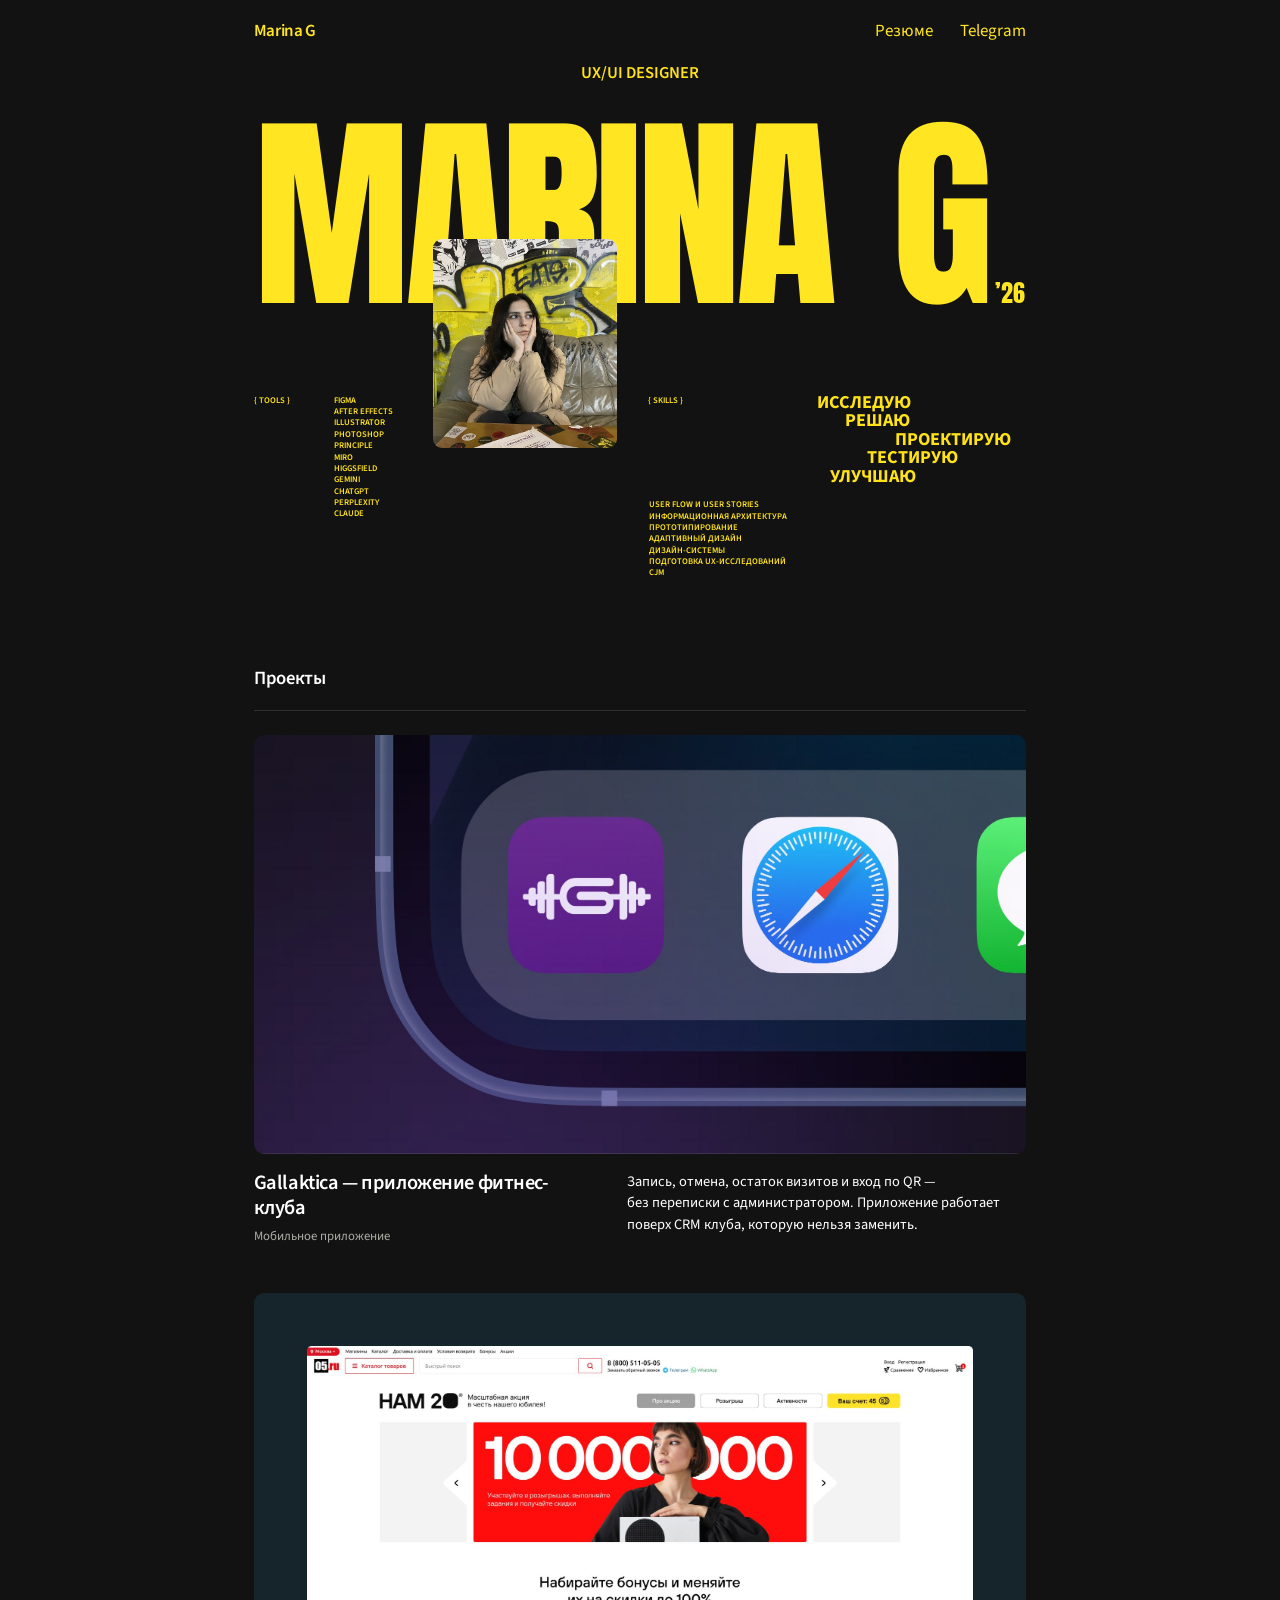
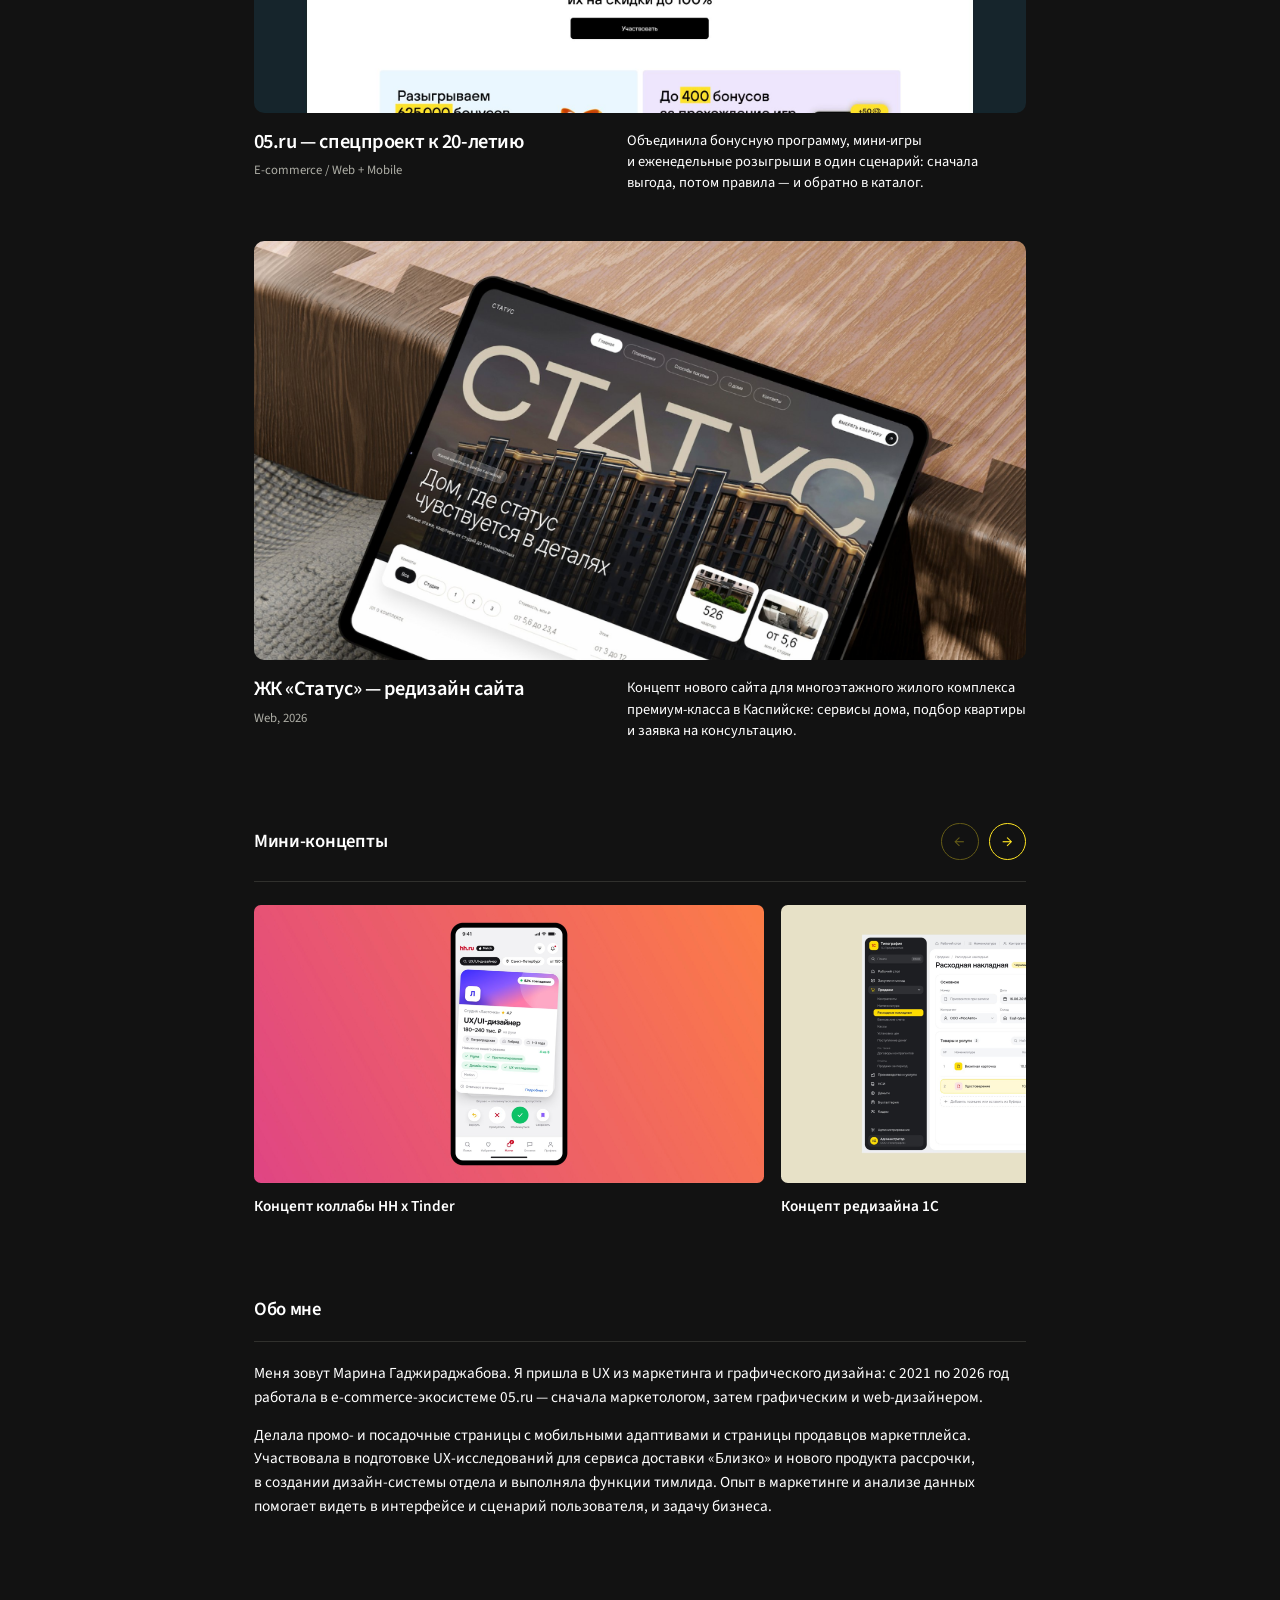
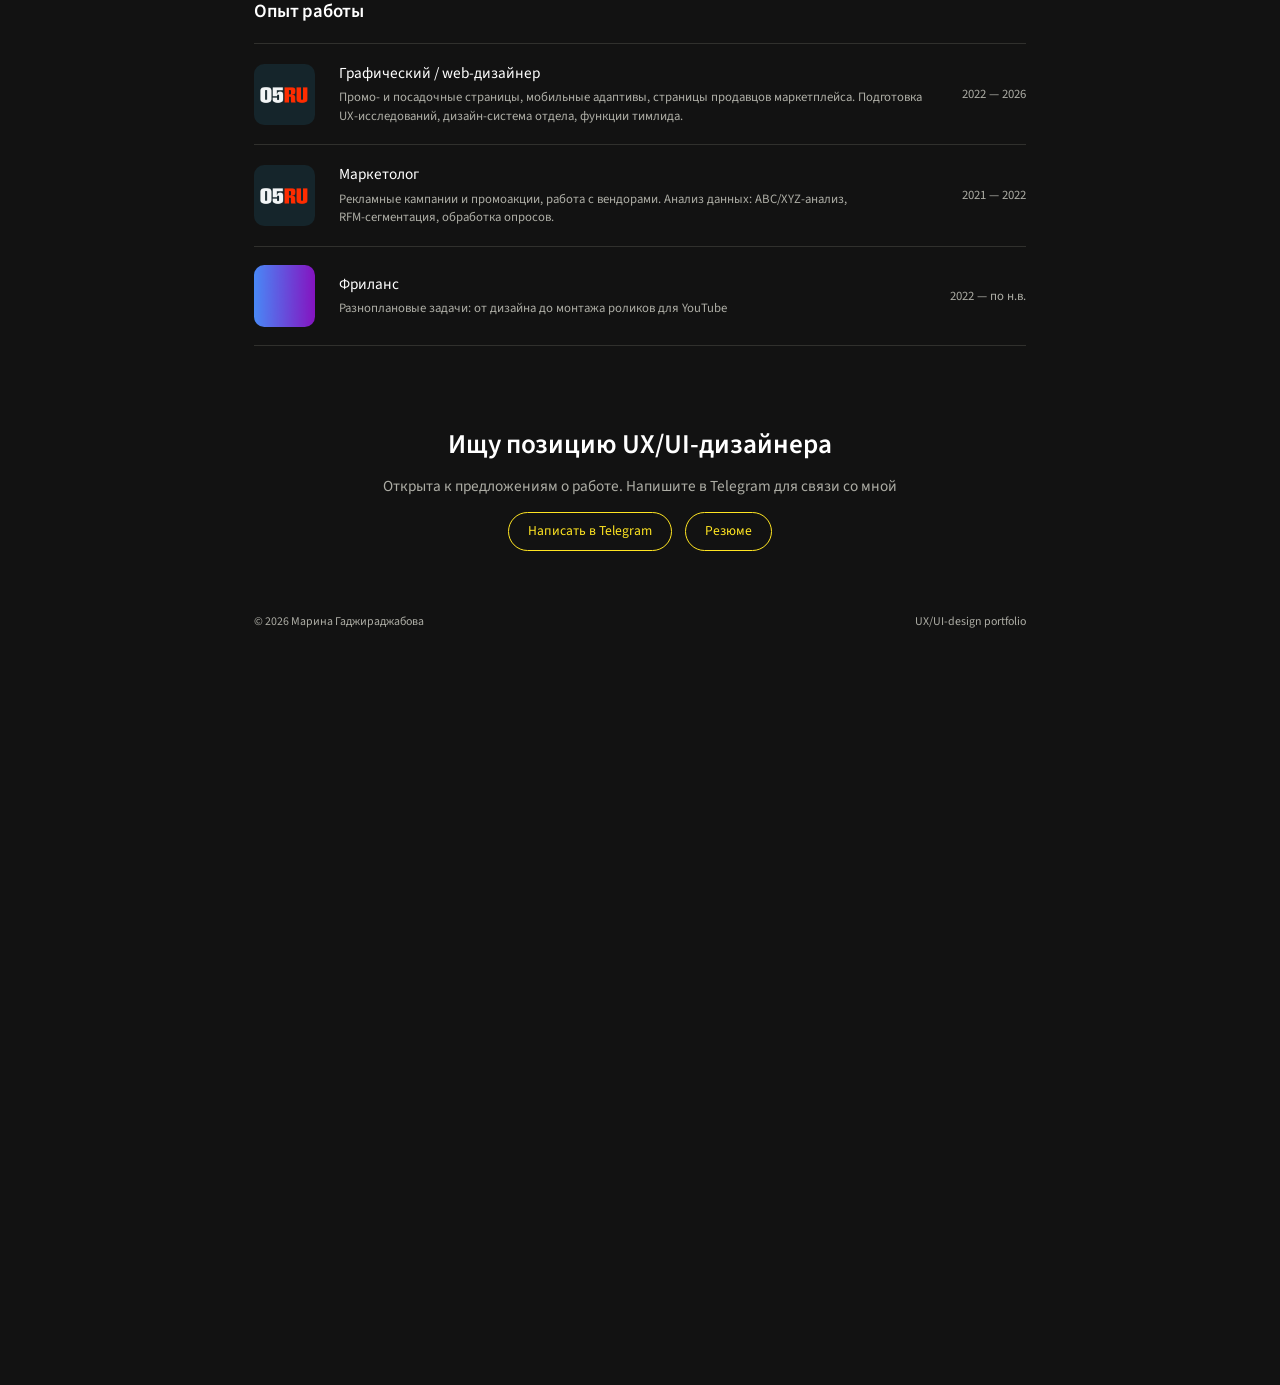
==== commit e037c49b: "Add files via upload Новая версия: ЖК Статус, мини‑концепты, новая сетка" ====
--- a/index.html
+++ b/index.html
@@ -4,11 +4,11 @@
 <meta charset="utf-8">
 <meta name="viewport" content="width=device-width, initial-scale=1">
 <title>Марина Гаджираджабова — UX/UI-дизайнер</title>
-<meta name="description" content="Портфолио UX/UI-дизайнера Марины Гаджираджабовой: мобильное приложение фитнес-клуба, спецпроект для 05.ru и AI-поиск кино.">
+<meta name="description" content="Портфолио UX/UI-дизайнера Марины Гаджираджабовой: мобильное приложение фитнес-клуба, спецпроект для 05.ru и редизайн сайта ЖК «Статус».">
 <link rel="canonical" href="https://hellomarina.ru/">
 <meta property="og:type" content="website">
 <meta property="og:title" content="Марина Гаджираджабова — UX/UI-дизайнер">
-<meta property="og:description" content="Портфолио UX/UI-дизайнера Марины Гаджираджабовой: мобильное приложение фитнес-клуба, спецпроект для 05.ru и AI-поиск кино.">
+<meta property="og:description" content="Портфолио UX/UI-дизайнера Марины Гаджираджабовой: мобильное приложение фитнес-клуба, спецпроект для 05.ru и редизайн сайта ЖК «Статус».">
 <meta property="og:url" content="https://hellomarina.ru/">
 <meta property="og:image" content="https://hellomarina.ru/img/cover-home-gallaktica.jpg">
 <meta name="theme-color" content="#121212">
@@ -26,7 +26,7 @@
   <div class="container">
     <a class="logo" href="./" aria-label="Marina G — на главную">Marina G</a>
     <nav class="nav" aria-label="Основная навигация">
-      <a href="https://drive.google.com/file/d/1rK94kvwyVWbGRVxFBLspZo1uhtgLUTEd/view?usp=sharing" target="_blank" rel="noopener">Резюме</a>
+      <a href="https://drive.google.com/file/d/1amJtYeALXs5o37SQjydKWzFAjvZrSqd3/view?usp=sharing" target="_blank" rel="noopener">Резюме</a>
       <a href="https://t.me/marin_lrsn" target="_blank" rel="noopener">Telegram</a>
     </nav>
   </div>
@@ -37,19 +37,21 @@
     <div class="hero-canvas">
       <p class="hero-role">UX/UI DESIGNER</p>
       <h1 class="hero-name" aria-label="Марина Гаджираджабова, UX/UI-дизайнер"><span>MARINA</span><span>G</span></h1>
+      <p class="hero-year" aria-hidden="true">’26</p>
       <img class="hero-photo" src="img/hero-photo.jpg" alt="Марина Гаджираджабова" width="554" height="622" fetchpriority="high">
-      <p class="hero-label hero-tools-label">Tools</p>
+      <p class="hero-label hero-tools-label">{ Tools }</p>
       <ul class="hero-list hero-tools"><li>Figma</li><li>After Effects</li><li>Illustrator</li><li>Photoshop</li><li>Principle</li><li>Miro</li><li>Higgsfield</li><li>Gemini</li><li>ChatGPT</li><li>Perplexity</li><li>Claude</li></ul>
-      <p class="hero-label hero-skills-label">Skills</p>
+      <p class="hero-label hero-skills-label">{ Skills }</p>
       <ul class="hero-list hero-skills"><li>User flow и user stories</li><li>Информационная архитектура</li><li>Прототипирование</li><li>Адаптивный дизайн</li><li>Дизайн-системы</li><li>Подготовка UX-исследований</li><li>CJM</li></ul>
       <p class="hero-verbs" aria-hidden="true"><span>Исследую</span><span>Решаю</span><span>Проектирую</span><span>Тестирую</span><span>Улучшаю</span></p>
     </div>
     <div class="hero-mobile">
-      <div class="m-name-photo">
+      <div class="m-canvas">
+        <p class="m-role" aria-hidden="true">UX/UI DESIGNER</p>
         <p class="m-name" aria-hidden="true"><span>MARINA</span><span>G</span></p>
+        <p class="m-year" aria-hidden="true">’26</p>
         <img class="m-photo" src="img/hero-photo.jpg" alt="Марина Гаджираджабова" width="554" height="622" fetchpriority="high">
       </div>
-      <p class="m-role">UX/UI-дизайнер</p>
       <p class="m-lead">Провожу интервью, анализирую сценарии и проверяю решения на прототипах. Прорабатываю UI, опираясь на опыт в графическом дизайне.</p>
     </div>
   </section>
@@ -67,17 +69,31 @@
       <a class="project" href="05ru.html">
         <div class="project-cover"><img src="img/cover-home-05ru.jpg" alt="Обложка кейса 05.ru: промостраница спецпроекта «НАМ 20»" width="2040" height="1108" loading="lazy" decoding="async"></div>
         <div class="project-details">
-          <div><h3 class="project-title">05.ru — спецпроект к 20-летию</h3><p class="project-tags">E-commerce · Web + Mobile</p></div>
+          <div><h3 class="project-title">05.ru — спецпроект к 20‑летию</h3><p class="project-tags">E-commerce / Web + Mobile</p></div>
           <p class="project-summary">Объединила бонусную программу, мини‑игры и еженедельные розыгрыши в один сценарий: сначала выгода, потом правила — и обратно в каталог.</p>
         </div>
       </a>
-      <a class="project" href="mumi.html">
-        <div class="project-cover"><img src="img/cover-home-mumi.jpg" alt="Обложка кейса Mumi: интерфейс онлайн-кинотеатра на ноутбуке" width="2040" height="1108" loading="lazy" decoding="async"></div>
+      <a class="project" href="status.html">
+        <div class="project-cover"><img src="img/cover-home-status.jpg" alt="Обложка кейса ЖК «Статус»: концепт сайта жилого комплекса" width="2040" height="1108" loading="lazy" decoding="async"></div>
         <div class="project-details">
-          <div><h3 class="project-title">Mumi — AI-поиск кино</h3><p class="project-tags">Web · AI / LLM · Учебный проект, Bang Bang Education, 2026</p></div>
-          <p class="project-summary">Поиск фильма по настроению своими словами — рядом с привычным каталогом, а не вместо него. ИИ отвечает карточками фильмов, а не текстом.</p>
+          <div><h3 class="project-title">ЖК «Статус» — редизайн сайта</h3><p class="project-tags">Web, 2026</p></div>
+          <p class="project-summary">Концепт нового сайта для многоэтажного жилого комплекса премиум‑класса в Каспийске: сервисы дома, подбор квартиры и заявка на консультацию.</p>
         </div>
       </a>
+    </div>
+  </section>
+
+  <section class="section container concepts" aria-labelledby="concepts-title">
+    <div class="section-head">
+      <h2 class="section-title" id="concepts-title">Мини‑концепты</h2>
+      <div class="carousel-nav">
+        <button class="carousel-btn" type="button" data-dir="-1" aria-label="Предыдущий концепт" disabled>←</button>
+        <button class="carousel-btn" type="button" data-dir="1" aria-label="Следующий концепт">→</button>
+      </div>
+    </div>
+    <div class="concepts-track" tabindex="0" role="region" aria-label="Мини‑концепты, листаются вбок">
+      <figure class="concept"><img src="img/concept-hh.jpg" alt="Концепт коллабы HH х Tinder" width="2040" height="1109" loading="lazy" decoding="async"><figcaption class="concept-title">Концепт коллабы HH х Tinder</figcaption></figure>
+      <figure class="concept"><img src="img/concept-1c.jpg" alt="Концепт редизайна 1С" width="2040" height="1109" loading="lazy" decoding="async"><figcaption class="concept-title">Концепт редизайна 1С</figcaption></figure>
     </div>
   </section>
 
@@ -85,7 +101,7 @@
     <h2 class="section-title" id="about-title">Обо мне</h2>
     <div class="about-text">
       <p>Меня зовут Марина Гаджираджабова. Я пришла в UX из маркетинга и графического дизайна: с 2021 по 2026 год работала в e‑commerce‑экосистеме 05.ru — сначала маркетологом, затем графическим и web‑дизайнером.</p>
-      <p>Делала промо- и посадочные страницы с мобильными адаптивами и страницы продавцов маркетплейса. Участвовала в подготовке UX‑исследований для сервиса доставки «Близко» и нового продукта рассрочки, в создании дизайн‑системы отдела и выполняла функции тимлида. Опыт в маркетинге и анализе данных (ABC/XYZ, RFM‑сегментация) помогает видеть в интерфейсе и сценарий пользователя, и задачу бизнеса.</p>
+      <p>Делала промо- и посадочные страницы с мобильными адаптивами и страницы продавцов маркетплейса. Участвовала в подготовке UX‑исследований для сервиса доставки «Близко» и нового продукта рассрочки, в создании дизайн‑системы отдела и выполняла функции тимлида. Опыт в маркетинге и анализе данных помогает видеть в интерфейсе и сценарий пользователя, и задачу бизнеса.</p>
     </div>
   </section>
 
@@ -104,7 +120,7 @@
       </li>
       <li class="job">
         <img class="job-logo" src="img/logo-freelance.png" alt="" width="192" height="192" loading="lazy" decoding="async">
-        <div><p class="job-role">Фриланс</p><p class="job-period-inline">2022 — по н.в.</p><p class="job-desc">Разноплановые задачи</p></div>
+        <div><p class="job-role">Фриланс</p><p class="job-period-inline">2022 — по н.в.</p><p class="job-desc">Разноплановые задачи: от дизайна до монтажа роликов для YouTube</p></div>
         <p class="job-period">2022 — по н.в.</p>
       </li>
     </ul>
@@ -117,7 +133,7 @@
       <p class="cta-text">Открыта к предложениям о работе. Напишите в Telegram для связи со мной</p>
       <div class="buttons">
         <a class="btn" href="https://t.me/marin_lrsn" target="_blank" rel="noopener">Написать в Telegram</a>
-        <a class="btn" href="https://drive.google.com/file/d/1rK94kvwyVWbGRVxFBLspZo1uhtgLUTEd/view?usp=sharing" target="_blank" rel="noopener">Резюме</a>
+        <a class="btn" href="https://drive.google.com/file/d/1amJtYeALXs5o37SQjydKWzFAjvZrSqd3/view?usp=sharing" target="_blank" rel="noopener">Резюме</a>
       </div>
     </div>
   <div class="legal"><span>© 2026 Марина Гаджираджабова</span><span>UX/UI‑design portfolio</span></div>
--- a/css/style.css
+++ b/css/style.css
@@ -12,6 +12,7 @@
   --radius: 12px;
   --content: 1020px;
   --gutter: 90px;
+  --grid: 71%; /* как в макете 1440: 1020 из 1440 */
   --font: "Source Sans 3", system-ui, -apple-system, "Segoe UI", Roboto, sans-serif;
   --display: "Anton", Impact, "Arial Narrow", sans-serif;
 }
@@ -35,9 +36,10 @@
 
 .container {
   width: 100%;
-  max-width: calc(var(--content) + var(--gutter) * 2);
+  /* одна сетка на всём сайте: ширина = ширина MARINA G ’26 в первом экране */
+  width: min(var(--content), var(--grid));
   margin: 0 auto;
-  padding: 0 var(--gutter);
+  padding: 0;
 }
 
 .skip-link {
@@ -68,52 +70,60 @@
 .hero { container-type: inline-size; overflow-x: clip; }
 .hero-name span, .m-name span { white-space: nowrap; }
 .hero-canvas {
+  /* композиция масштабируется целиком по ширине контента: MARINA G ’26 занимает
+     ровно ту же ширину, что шапка и проекты. Координаты — из макета 1020×690 */
+  --u: calc(100cqw / 1020);
+  container-type: inline-size;
   position: relative;
-  height: calc(600 / 1020 * 100cqw);
+  width: 100%;
+  aspect-ratio: 1020 / 690;
   color: #ffe318;
 }
 .hero-canvas > * { position: absolute; margin: 0; }
 .hero-role {
   left: 0; right: 0; top: 0; text-align: center;
-  font-weight: 700; font-size: calc(21.67 / 1020 * 100cqw); line-height: 1.22;
-  letter-spacing: 0;
+  font-weight: 600; font-size: calc(22 * var(--u)); line-height: calc(28 * var(--u));
 }
 .hero-name {
-  left: 0; right: 0; top: calc(51 / 1020 * 100cqw);
-  display: flex; justify-content: space-between;
+  left: 0; right: 0; top: calc(52 * var(--u)); height: calc(298 * var(--u));
   font-family: var(--display); font-weight: 400; color: var(--yellow);
-  font-size: calc(276 / 1020 * 100cqw); line-height: 1.08;
-  letter-spacing: calc(-6.9 / 1020 * 100cqw);
+  font-size: calc(276 * var(--u)); line-height: calc(298 * var(--u));
+  letter-spacing: calc(-6.9 * var(--u));
+}
+.hero-name span { position: absolute; top: 0; left: 0; }
+.hero-name span:nth-child(2) { left: calc(843 * var(--u)); }
+.hero-year {
+  left: calc(979 * var(--u)); top: calc(288 * var(--u));
+  font-family: var(--display); font-size: calc(32 * var(--u)); line-height: 1; color: var(--yellow);
 }
 .hero-photo {
-  left: calc(262 / 1020 * 100%); top: calc(229 / 1020 * 100cqw);
-  width: calc(278 / 1020 * 100%);
-  border-radius: calc(9.7 / 1020 * 100cqw);
-  aspect-ratio: 278 / 311; object-fit: cover;
+  left: calc(237 * var(--u)); top: calc(232 * var(--u));
+  width: calc(243 * var(--u)); height: calc(277 * var(--u));
+  border-radius: calc(12 * var(--u)); object-fit: cover;
 }
 .hero-label, .hero-list {
-  font-weight: 700; font-size: calc(12 / 1020 * 100cqw); line-height: 1.22;
-  text-transform: uppercase;
-}
-.hero-tools-label { left: calc(74 / 1020 * 100%); top: calc(402 / 1020 * 100cqw); }
-.hero-tools { left: calc(149 / 1020 * 100%); top: calc(402 / 1020 * 100cqw); }
-.hero-skills-label { left: calc(594 / 1020 * 100%); top: calc(404 / 1020 * 100cqw); }
-.hero-skills { left: calc(594 / 1020 * 100%); top: calc(534 / 1020 * 100cqw); }
+  font-weight: 600; font-size: calc(11.4 * var(--u)); line-height: calc(15 * var(--u));
+  text-transform: uppercase; white-space: nowrap;
+}
+.hero-tools-label { left: 0; top: calc(438 * var(--u)); }
+.hero-tools { left: calc(105 * var(--u)); top: calc(438 * var(--u)); }
+.hero-skills-label { left: calc(520 * var(--u)); top: calc(438 * var(--u)); }
+.hero-skills { left: calc(521 * var(--u)); top: calc(576 * var(--u)); }
 .hero-verbs {
-  font-weight: 700; font-size: calc(20 / 1020 * 100cqw); line-height: 1.22; text-transform: uppercase;
-  left: calc(818 / 1020 * 100%); top: calc(429 / 1020 * 100cqw); width: calc(202 / 1020 * 100%);
-}
-.hero-verbs span { display: block; }
-.hero-verbs span:nth-child(1) { margin-left: 0; }
-.hero-verbs span:nth-child(2) { margin-left: calc(32 / 1020 * 100cqw); }
-.hero-verbs span:nth-child(3) { margin-left: calc(72 / 1020 * 100cqw); }
-.hero-verbs span:nth-child(4) { margin-left: calc(40 / 1020 * 100cqw); }
-.hero-verbs span:nth-child(5) { margin-left: calc(9 / 1020 * 100cqw); }
+  left: 0; top: 0; width: 100%; height: 100%; pointer-events: none;
+  font-weight: 700; font-size: calc(24 * var(--u)); line-height: 1; text-transform: uppercase;
+}
+.hero-verbs span { position: absolute; white-space: nowrap; }
+.hero-verbs span:nth-child(1) { left: calc(743 * var(--u)); top: calc(436 * var(--u)); }
+.hero-verbs span:nth-child(2) { left: calc(781 * var(--u)); top: calc(460 * var(--u)); }
+.hero-verbs span:nth-child(3) { left: calc(846 * var(--u)); top: calc(484 * var(--u)); }
+.hero-verbs span:nth-child(4) { left: calc(809 * var(--u)); top: calc(509 * var(--u)); }
+.hero-verbs span:nth-child(5) { left: calc(760 * var(--u)); top: calc(533 * var(--u)); }
 .hero-mobile { display: none; }
 
 /* ---------- Sections ---------- */
 .section { padding-top: 96px; }
-.section:first-of-type { padding-top: 64px; }
+.section:first-of-type { padding-top: 48px; }
 .section-title {
   color: #fff; font-size: 22px; font-weight: 600; line-height: 1.2; letter-spacing: -0.3px;
   padding-bottom: 24px; border-bottom: 1px solid var(--line);
@@ -135,6 +145,33 @@
 .project:hover .project-title { text-decoration: underline; text-underline-offset: 6px; text-decoration-thickness: 1.5px; }
 .project-tags { color: var(--muted); font-size: 15px; line-height: 1.45; margin-top: 8px; }
 .project-summary { color: #fff; font-size: 17px; line-height: 25px; }
+
+/* ---------- Мини-концепты: горизонтальная карусель ---------- */
+.section-head {
+  display: flex; align-items: center; justify-content: space-between; gap: 16px;
+  padding-bottom: 24px; border-bottom: 1px solid var(--line);
+}
+.section-head .section-title { padding-bottom: 0; border-bottom: 0; }
+.carousel-nav { display: flex; gap: 12px; }
+.carousel-btn {
+  width: 44px; height: 44px; border-radius: 999px; padding: 0;
+  border: 1.5px solid var(--yellow); background: transparent; color: var(--yellow);
+  font: 20px/1 var(--font); cursor: pointer;
+  display: inline-flex; align-items: center; justify-content: center;
+  transition: background-color .2s ease, color .2s ease, opacity .2s ease;
+}
+.carousel-btn:hover:not(:disabled) { background: var(--yellow); color: #121212; }
+.carousel-btn:disabled { opacity: .35; cursor: default; }
+.concepts-track {
+  display: flex; gap: 20px; margin-top: 28px;
+  overflow-x: auto; scroll-snap-type: x mandatory; scroll-behavior: smooth;
+  overscroll-behavior-x: contain; -webkit-overflow-scrolling: touch;
+  scrollbar-width: none;
+}
+.concepts-track::-webkit-scrollbar { display: none; }
+.concept { flex: 0 0 600px; max-width: 85%; margin: 0; scroll-snap-align: start; }
+.concept img { width: 100%; aspect-ratio: 2040 / 1109; object-fit: cover; border-radius: 8px; background: #1c1c1a; }
+.concept-title { color: #fff; font-size: 18px; font-weight: 600; line-height: 26px; margin-top: 14px; }
 
 /* ---------- About ---------- */
 .about-text { margin-top: 24px; display: grid; gap: 16px; }
@@ -211,7 +248,7 @@
 .story .card-text { margin-top: 0; }
 
 .metrics { display: grid; grid-template-columns: 1fr 1fr; gap: 16px 20px; margin-top: 20px; }
-.metric { display: grid; grid-template-columns: 104px 1fr; gap: 20px; align-items: center; padding: 20px 22px; }
+.metric { display: grid; grid-template-columns: minmax(104px, max-content) 1fr; gap: 20px; align-items: center; padding: 20px 22px; }
 .metric-name { color: var(--yellow); font-weight: 700; font-size: 15px; line-height: 21px; }
 .metric-text { color: var(--card-text); font-size: 15px; line-height: 21px; }
 
@@ -230,10 +267,13 @@
   :root { --gutter: 48px; }
   .project-details { grid-template-columns: 1fr 1fr; }
 }
+@media (max-width: 900px) {
+  :root { --grid: 84%; }
+}
 
 /* ---------- Mobile (макет 390) ---------- */
 @media (max-width: 720px) {
-  :root { --gutter: 20px; }
+  :root { --gutter: 20px; --grid: calc(100% - 40px); --radius: 8px; }
   body { font-size: 17px; }
   .site-header .container { padding-top: 16px; padding-bottom: 16px; }
   .logo { font-size: 18px; line-height: 26px; letter-spacing: -0.3px; }
@@ -241,19 +281,27 @@
   .nav a { font-size: 18px; line-height: 26px; padding: 9px 0; }
 
   .hero-canvas { display: none; }
-  .hero-mobile { display: block; padding-top: 16px; }
-  .m-name-photo { position: relative; height: calc(245 / 350 * 100cqw); }
+  .hero-mobile { display: block; padding-top: 8px; }
+  /* координаты — из мобильного макета, ширина контента 350 */
+  .m-canvas { --m: calc(100cqw / 350); position: relative; height: calc(297 * var(--m)); color: var(--yellow); }
+  .m-canvas > * { position: absolute; margin: 0; }
+  .m-role {
+    left: 0; right: 0; top: calc(8 * var(--m)); text-align: center;
+    font-weight: 600; font-size: calc(16 * var(--m)); line-height: calc(20 * var(--m)); color: #ffe318;
+  }
   .m-name {
-    display: flex; justify-content: space-between;
-    font-family: var(--display); color: var(--yellow);
-    font-size: calc(100 / 350 * 100cqw); line-height: 1.08; letter-spacing: calc(-2.5 / 350 * 100cqw);
+    left: 0; right: 0; top: calc(52 * var(--m)); height: calc(100 * var(--m));
+    font-family: var(--display); font-size: calc(92 * var(--m)); line-height: calc(100 * var(--m));
+    letter-spacing: calc(-2.5 * var(--m));
   }
+  .m-name span { position: absolute; top: 0; left: 0; }
+  .m-name span:nth-child(2) { left: calc(280 * var(--m)); }
+  .m-year { left: calc(327 * var(--m)); top: calc(128 * var(--m)); font-family: var(--display); font-size: calc(15 * var(--m)); line-height: 1; }
   .m-photo {
-    position: absolute; left: calc(77 / 350 * 100%); top: calc(66 / 350 * 100cqw);
-    width: calc(160 / 350 * 100%); aspect-ratio: 160 / 179; object-fit: cover; border-radius: 8px;
+    left: calc(79 * var(--m)); top: calc(111 * var(--m));
+    width: calc(164 * var(--m)); height: calc(186 * var(--m)); object-fit: cover; border-radius: 8px;
   }
-  .m-role { color: #fff; font-size: 28px; font-weight: 600; line-height: 34px; margin-top: 24px; }
-  .m-lead { color: #fff; font-size: 17px; line-height: 26px; margin-top: 8px; }
+  .m-lead { color: #fff; font-size: 17px; line-height: 26px; margin-top: 24px; }
 
   .section { padding-top: 64px; }
   .section:first-of-type { padding-top: 56px; }
@@ -263,6 +311,15 @@
   .project-title { font-size: 26px; line-height: 32px; }
   .project-tags { font-size: 14px; line-height: 20px; margin-top: 6px; }
   .project-summary { font-size: 16px; line-height: 24px; }
+
+  .section-head { padding-bottom: 20px; }
+  .carousel-nav { display: none; }
+  .concepts-track {
+    gap: 12px; margin: 24px calc(-1 * var(--gutter)) 0;
+    padding: 0 var(--gutter); scroll-padding-left: var(--gutter);
+  }
+  .concept { flex-basis: 300px; max-width: 82%; }
+  .concept-title { font-size: 16px; line-height: 22px; margin-top: 10px; }
 
   .about-text { margin-top: 20px; gap: 16px; }
   .about-text p { font-size: 17px; line-height: 26px; }
@@ -300,7 +357,7 @@
   .scroll-x img { cursor: zoom-in; }
   .card-title { font-size: 18px; line-height: 26px; }
   .card-text { font-size: 15px; line-height: 22px; }
-  .metric { grid-template-columns: 88px 1fr; gap: 14px; padding: 16px; }
+  .metric { grid-template-columns: minmax(88px, max-content) 1fr; gap: 14px; padding: 16px; }
   .metric-name, .metric-text { font-size: 14px; line-height: 20px; }
   .figure { margin-top: 24px; }
   .scroll-x img { width: 700px; max-width: none; }
@@ -344,8 +401,11 @@
 .hero-verbs span:nth-child(3) { animation-delay: .74s; }
 .hero-verbs span:nth-child(4) { animation-delay: .81s; }
 .hero-verbs span:nth-child(5) { animation-delay: .88s; }
-.m-role { animation: rise .6s var(--ease) .5s both; }
+.m-role { animation: rise .6s var(--ease) .05s both; }
+.hero-year, .m-year { animation: rise .6s var(--ease) .3s both; }
 .m-lead { animation: rise .6s var(--ease) .6s both; }
+/* «Проекты» появляется последним, после глаголов */
+#projects-title { animation: rise .6s var(--ease) 1s both; }
 
 /* Кейс: обложка, заголовок и карточки-сводки */
 .case-cover { animation: rise .8s var(--ease) .05s both; }
@@ -403,3 +463,13 @@
   .lb-img { max-width: 100vw; border-radius: 0; }
   .lb.lb-full { padding: 12px; }
 }
+
+/* ================= Масштаб десктопа: весь сайт на 15% компактнее макета 1200 =================
+   Мобилка (до 720 px) без изменений. Сетка = ширина MARINA G ’26: 867 px на широком экране. */
+@media (min-width: 721px) {
+  html { zoom: 0.85; }
+  :root { --grid: 60.35%; }
+}
+@media (min-width: 721px) and (max-width: 900px) {
+  :root { --grid: 71.4%; }
+}
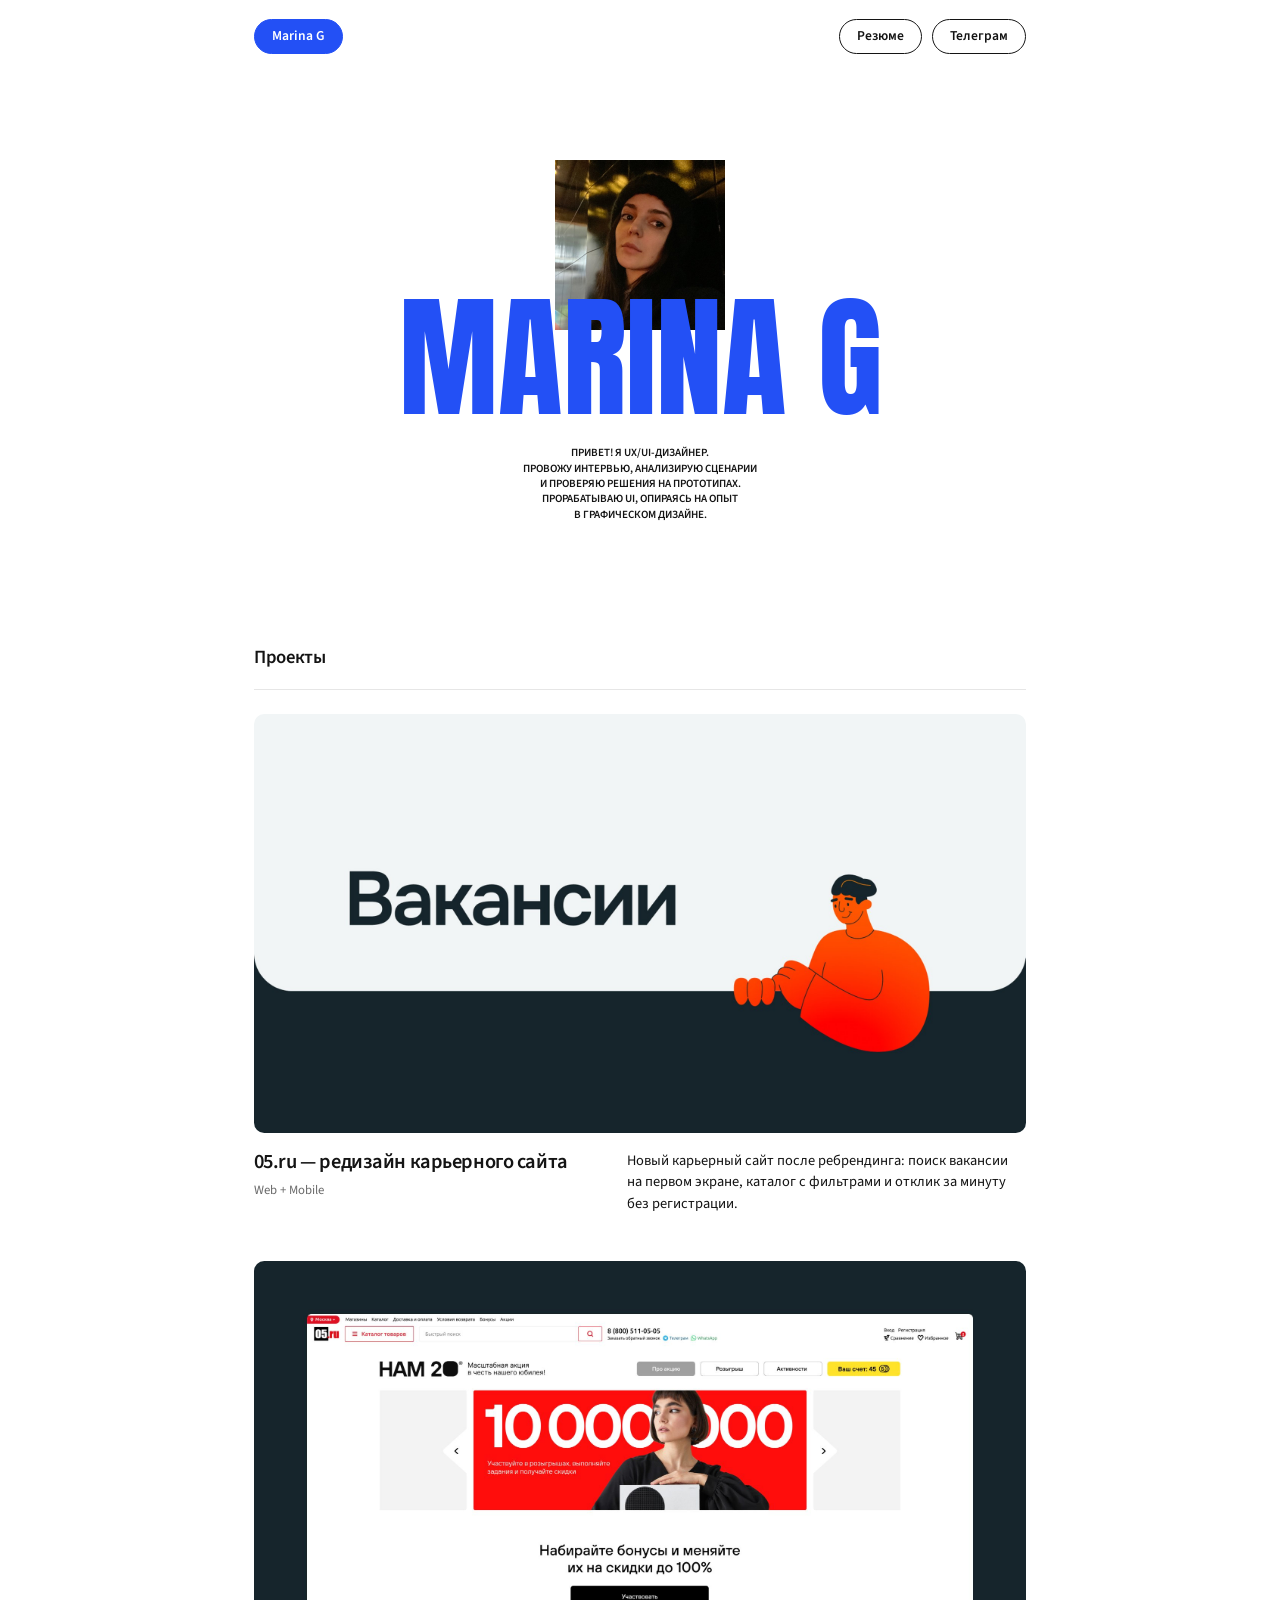
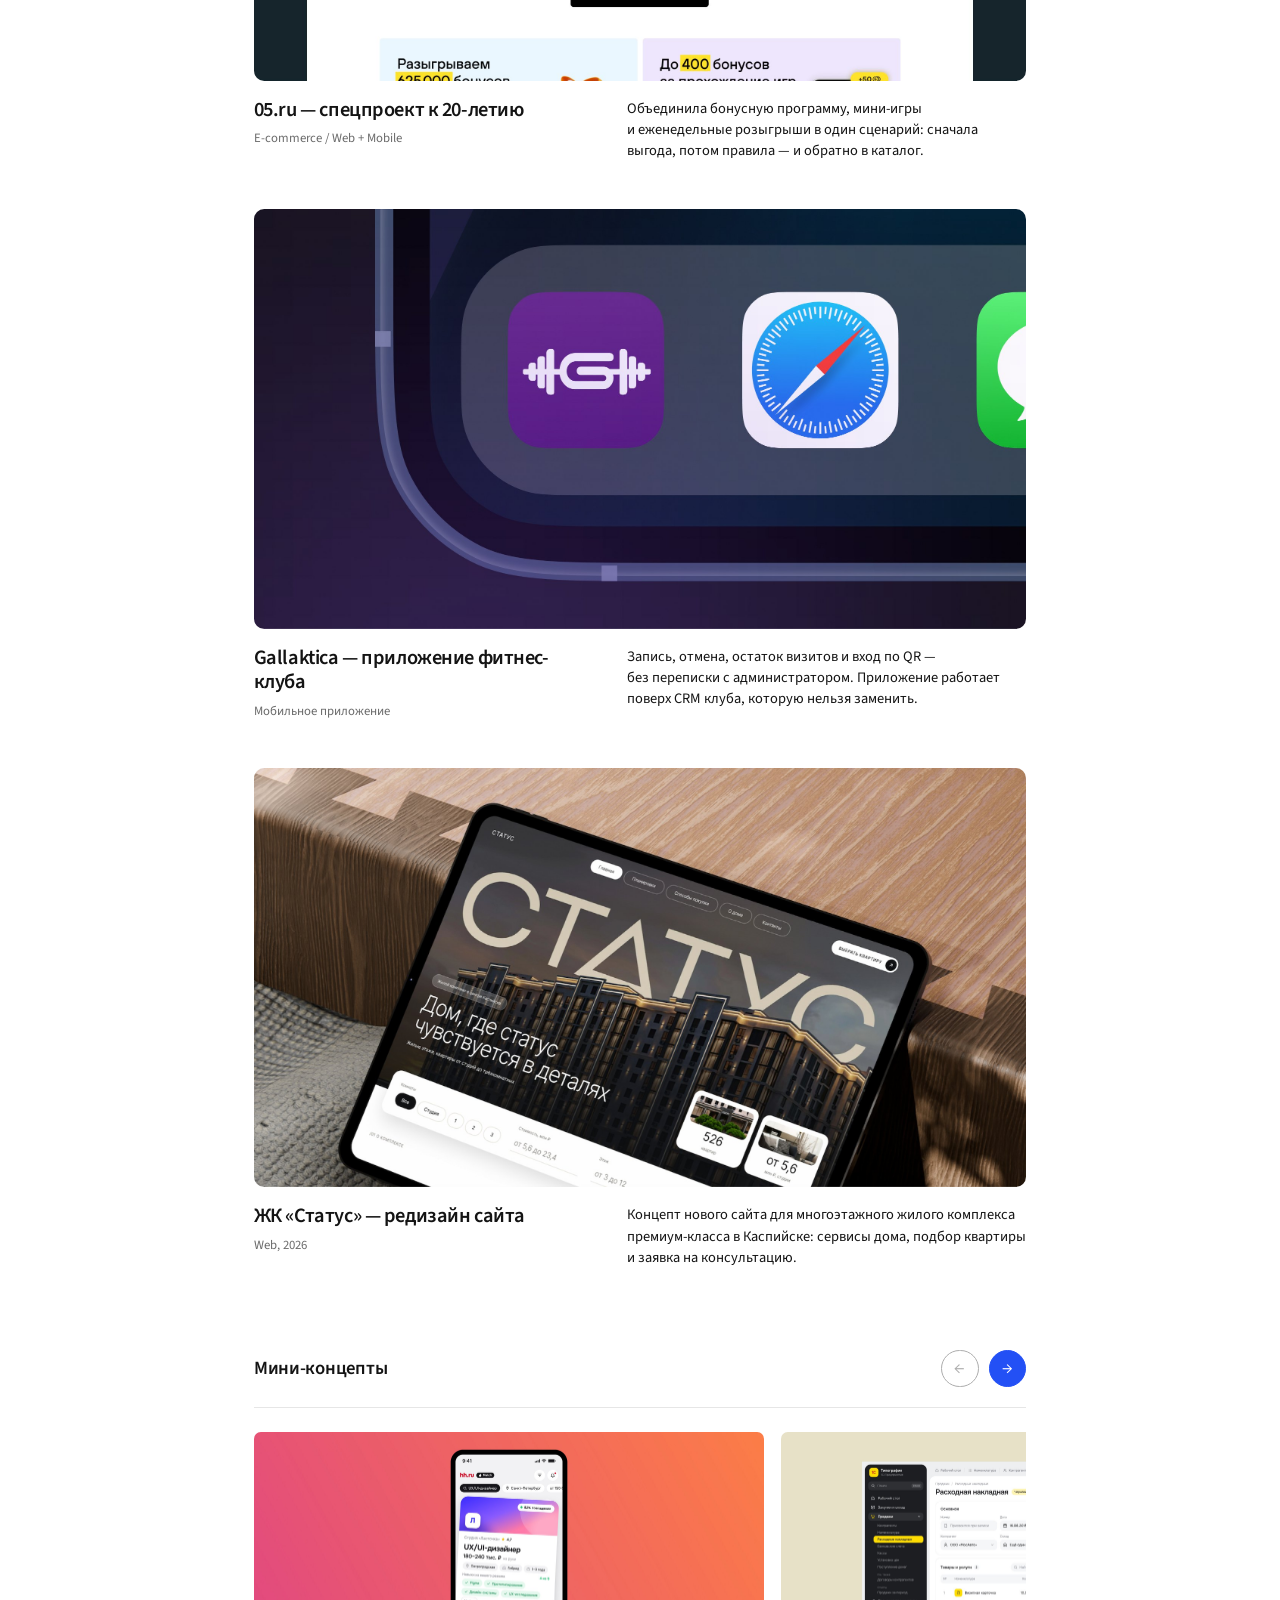
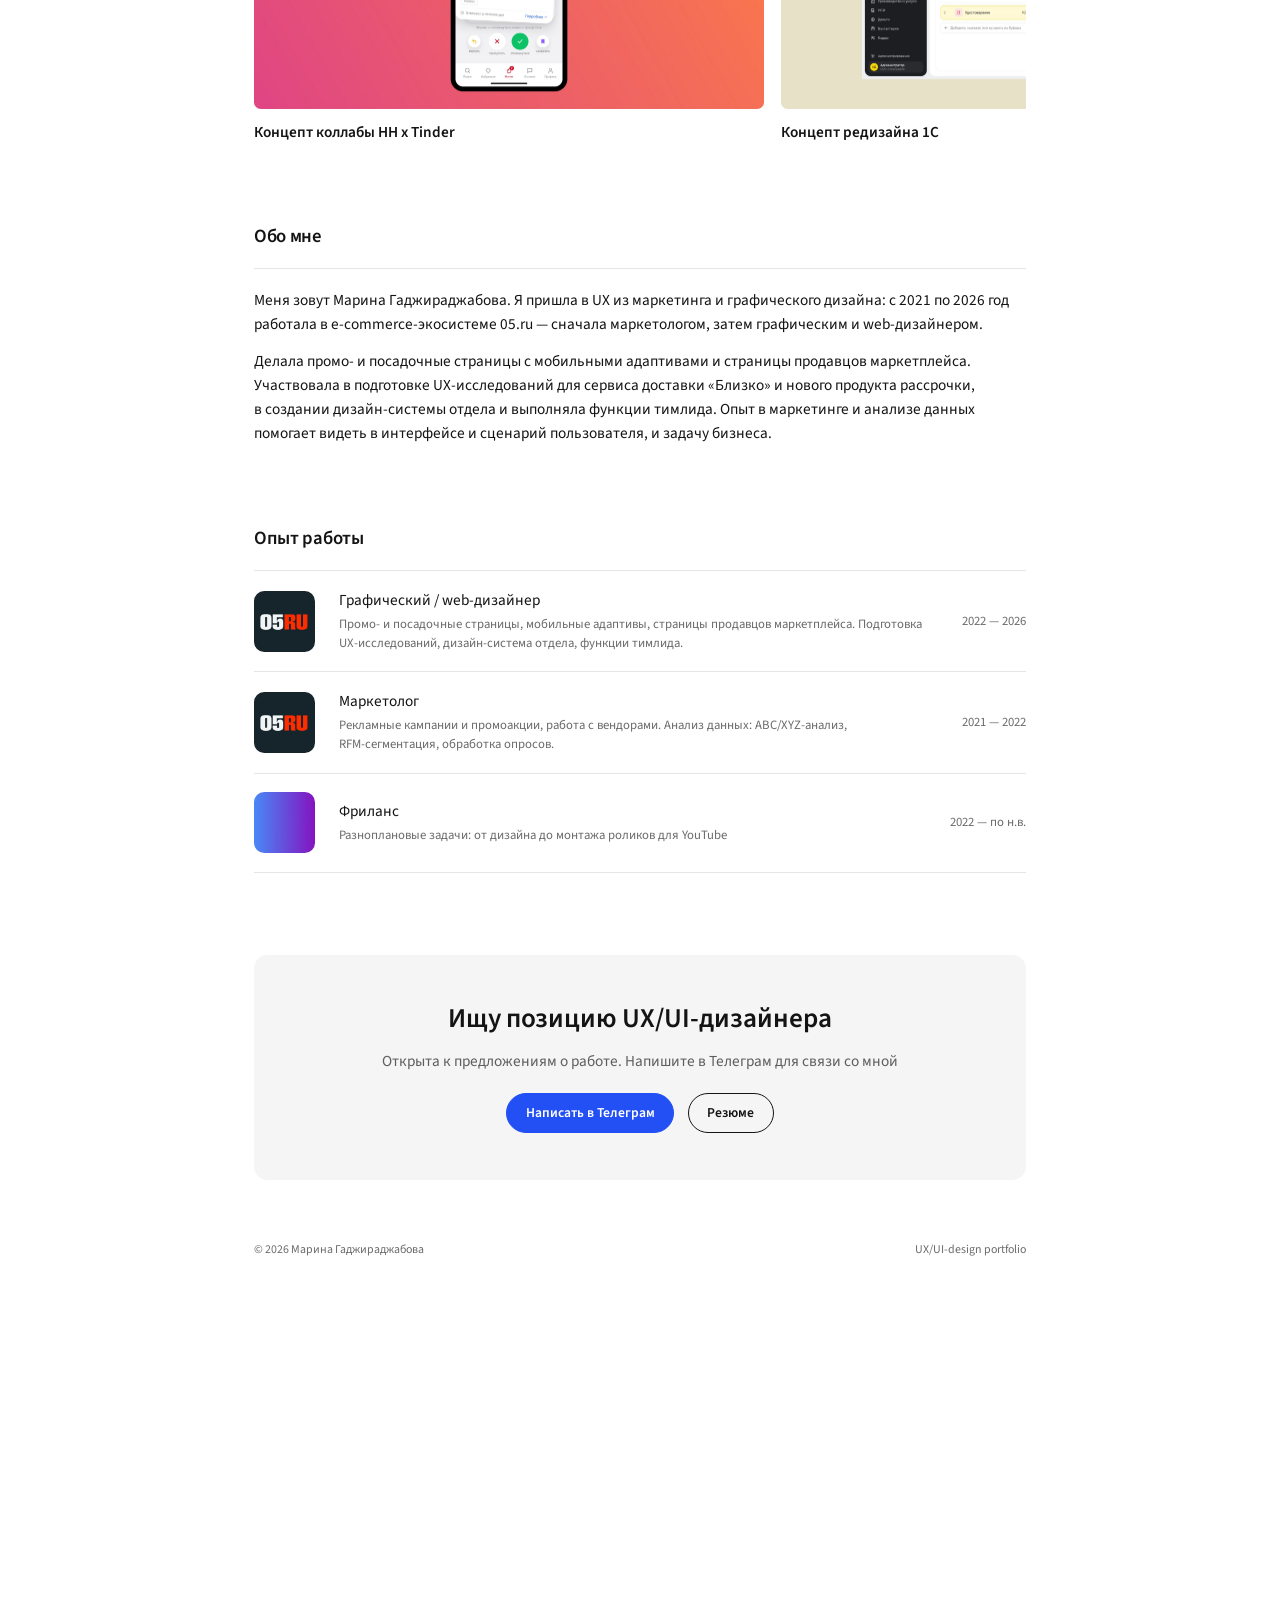
==== commit ae6a6ffa: "Add files via upload Белая версия" ====
--- a/index.html
+++ b/index.html
@@ -4,14 +4,14 @@
 <meta charset="utf-8">
 <meta name="viewport" content="width=device-width, initial-scale=1">
 <title>Марина Гаджираджабова — UX/UI-дизайнер</title>
-<meta name="description" content="Портфолио UX/UI-дизайнера Марины Гаджираджабовой: мобильное приложение фитнес-клуба, спецпроект для 05.ru и редизайн сайта ЖК «Статус».">
+<meta name="description" content="Портфолио UX/UI-дизайнера Марины Гаджираджабовой: редизайн карьерного сайта и спецпроект 05.ru, мобильное приложение фитнес-клуба и редизайн сайта ЖК «Статус».">
 <link rel="canonical" href="https://hellomarina.ru/">
 <meta property="og:type" content="website">
 <meta property="og:title" content="Марина Гаджираджабова — UX/UI-дизайнер">
-<meta property="og:description" content="Портфолио UX/UI-дизайнера Марины Гаджираджабовой: мобильное приложение фитнес-клуба, спецпроект для 05.ru и редизайн сайта ЖК «Статус».">
+<meta property="og:description" content="Портфолио UX/UI-дизайнера Марины Гаджираджабовой: редизайн карьерного сайта и спецпроект 05.ru, мобильное приложение фитнес-клуба и редизайн сайта ЖК «Статус».">
 <meta property="og:url" content="https://hellomarina.ru/">
 <meta property="og:image" content="https://hellomarina.ru/img/cover-home-gallaktica.jpg">
-<meta name="theme-color" content="#121212">
+<meta name="theme-color" content="#ffffff">
 <link rel="icon" href="favicon.svg" type="image/svg+xml">
 <link rel="preconnect" href="https://fonts.googleapis.com">
 <link rel="preconnect" href="https://fonts.gstatic.com" crossorigin>
@@ -27,43 +27,26 @@
     <a class="logo" href="./" aria-label="Marina G — на главную">Marina G</a>
     <nav class="nav" aria-label="Основная навигация">
       <a href="https://drive.google.com/file/d/1amJtYeALXs5o37SQjydKWzFAjvZrSqd3/view?usp=sharing" target="_blank" rel="noopener">Резюме</a>
-      <a href="https://t.me/marin_lrsn" target="_blank" rel="noopener">Telegram</a>
+      <a class="nav-primary" href="https://t.me/marin_lrsn" target="_blank" rel="noopener">Телеграм</a>
     </nav>
   </div>
 </header>
 
 <main id="main">
-  <section class="hero container" aria-label="Обо мне коротко">
-    <div class="hero-canvas">
-      <p class="hero-role">UX/UI DESIGNER</p>
-      <h1 class="hero-name" aria-label="Марина Гаджираджабова, UX/UI-дизайнер"><span>MARINA</span><span>G</span></h1>
-      <p class="hero-year" aria-hidden="true">’26</p>
-      <img class="hero-photo" src="img/hero-photo.jpg" alt="Марина Гаджираджабова" width="554" height="622" fetchpriority="high">
-      <p class="hero-label hero-tools-label">{ Tools }</p>
-      <ul class="hero-list hero-tools"><li>Figma</li><li>After Effects</li><li>Illustrator</li><li>Photoshop</li><li>Principle</li><li>Miro</li><li>Higgsfield</li><li>Gemini</li><li>ChatGPT</li><li>Perplexity</li><li>Claude</li></ul>
-      <p class="hero-label hero-skills-label">{ Skills }</p>
-      <ul class="hero-list hero-skills"><li>User flow и user stories</li><li>Информационная архитектура</li><li>Прототипирование</li><li>Адаптивный дизайн</li><li>Дизайн-системы</li><li>Подготовка UX-исследований</li><li>CJM</li></ul>
-      <p class="hero-verbs" aria-hidden="true"><span>Исследую</span><span>Решаю</span><span>Проектирую</span><span>Тестирую</span><span>Улучшаю</span></p>
-    </div>
-    <div class="hero-mobile">
-      <div class="m-canvas">
-        <p class="m-role" aria-hidden="true">UX/UI DESIGNER</p>
-        <p class="m-name" aria-hidden="true"><span>MARINA</span><span>G</span></p>
-        <p class="m-year" aria-hidden="true">’26</p>
-        <img class="m-photo" src="img/hero-photo.jpg" alt="Марина Гаджираджабова" width="554" height="622" fetchpriority="high">
-      </div>
-      <p class="m-lead">Провожу интервью, анализирую сценарии и проверяю решения на прототипах. Прорабатываю UI, опираясь на опыт в графическом дизайне.</p>
-    </div>
+  <section class="poster container" aria-label="Обо мне коротко">
+    <img class="poster-photo" src="img/hero-photo.jpg" alt="Марина Гаджираджабова" width="680" height="780" fetchpriority="high">
+    <h1 class="poster-name" aria-label="Марина Гаджираджабова, UX/UI-дизайнер">MARINA G</h1>
+    <p class="poster-lead">Привет! Я UX/UI‑дизайнер.<br>Провожу интервью, анализирую сценарии<br>и проверяю решения на прототипах.<br>Прорабатываю UI, опираясь на опыт<br>в графическом дизайне.</p>
   </section>
 
   <section class="section container" id="projects" aria-labelledby="projects-title">
     <h2 class="section-title" id="projects-title">Проекты</h2>
     <div class="projects">
-      <a class="project" href="gallaktica.html">
-        <div class="project-cover"><img src="img/cover-home-gallaktica.jpg" alt="Обложка кейса Gallaktica: мобильное приложение фитнес-клуба на экране iPhone" width="2040" height="1108" fetchpriority="high"></div>
+      <a class="project" href="careers-05ru.html">
+        <div class="project-cover"><img src="img/cover-home-careers.jpg" alt="Обложка кейса: карьерный сайт 05.ru, раздел «Вакансии»" width="2040" height="1108" fetchpriority="high"></div>
         <div class="project-details">
-          <div><h3 class="project-title">Gallaktica — приложение фитнес-клуба</h3><p class="project-tags">Мобильное приложение</p></div>
-          <p class="project-summary">Запись, отмена, остаток визитов и вход по QR — без переписки с администратором. Приложение работает поверх CRM клуба, которую нельзя заменить.</p>
+          <div><h3 class="project-title">05.ru — редизайн карьерного сайта</h3><p class="project-tags">Web + Mobile</p></div>
+          <p class="project-summary">Новый карьерный сайт после ребрендинга: поиск вакансии на первом экране, каталог с фильтрами и отклик за минуту без регистрации.</p>
         </div>
       </a>
       <a class="project" href="05ru.html">
@@ -71,6 +54,13 @@
         <div class="project-details">
           <div><h3 class="project-title">05.ru — спецпроект к 20‑летию</h3><p class="project-tags">E-commerce / Web + Mobile</p></div>
           <p class="project-summary">Объединила бонусную программу, мини‑игры и еженедельные розыгрыши в один сценарий: сначала выгода, потом правила — и обратно в каталог.</p>
+        </div>
+      </a>
+      <a class="project" href="gallaktica.html">
+        <div class="project-cover"><img src="img/cover-home-gallaktica.jpg" alt="Обложка кейса Gallaktica: мобильное приложение фитнес-клуба на экране iPhone" width="2040" height="1108" loading="lazy" decoding="async"></div>
+        <div class="project-details">
+          <div><h3 class="project-title">Gallaktica — приложение фитнес-клуба</h3><p class="project-tags">Мобильное приложение</p></div>
+          <p class="project-summary">Запись, отмена, остаток визитов и вход по QR — без переписки с администратором. Приложение работает поверх CRM клуба, которую нельзя заменить.</p>
         </div>
       </a>
       <a class="project" href="status.html">
@@ -94,6 +84,8 @@
     <div class="concepts-track" tabindex="0" role="region" aria-label="Мини‑концепты, листаются вбок">
       <figure class="concept"><img src="img/concept-hh.jpg" alt="Концепт коллабы HH х Tinder" width="2040" height="1109" loading="lazy" decoding="async"><figcaption class="concept-title">Концепт коллабы HH х Tinder</figcaption></figure>
       <figure class="concept"><img src="img/concept-1c.jpg" alt="Концепт редизайна 1С" width="2040" height="1109" loading="lazy" decoding="async"><figcaption class="concept-title">Концепт редизайна 1С</figcaption></figure>
+      <figure class="concept"><img src="img/concept-selfcare.jpg" alt="Концепт приложения self-care" width="2040" height="1109" loading="lazy" decoding="async"><figcaption class="concept-title">Концепт приложения self-care</figcaption></figure>
+      <figure class="concept"><img src="img/concept-life-guide.gif" alt="Концепт «Инструкция жизни»" width="2040" height="1109" loading="lazy" decoding="async"><figcaption class="concept-title">Концепт «Инструкция жизни»</figcaption></figure>
     </div>
   </section>
 
@@ -130,9 +122,9 @@
   <div class="container">
     <div class="cta">
       <h2 class="cta-title">Ищу позицию UX/UI-дизайнера</h2>
-      <p class="cta-text">Открыта к предложениям о работе. Напишите в Telegram для связи со мной</p>
+      <p class="cta-text">Открыта к предложениям о работе. Напишите в Телеграм для связи со мной</p>
       <div class="buttons">
-        <a class="btn" href="https://t.me/marin_lrsn" target="_blank" rel="noopener">Написать в Telegram</a>
+        <a class="btn btn-primary" href="https://t.me/marin_lrsn" target="_blank" rel="noopener">Написать в Телеграм</a>
         <a class="btn" href="https://drive.google.com/file/d/1amJtYeALXs5o37SQjydKWzFAjvZrSqd3/view?usp=sharing" target="_blank" rel="noopener">Резюме</a>
       </div>
     </div>
--- a/css/style.css
+++ b/css/style.css
@@ -1,14 +1,16 @@
 /* hellomarina.ru — портфолио Марины Гаджираджабовой
    Токены взяты из макета Figma «Портфолио v2» */
 :root {
-  --bg: #121212;
-  --yellow: #ffe522;
-  --heading: #f5f4ef;
-  --body: #dcdcd4;
-  --muted: #adada5;
-  --card-text: #c9c9c1;
-  --line: #30302d;
-  --card: #181816;
+  --bg: #ffffff;
+  --accent: #2350f5;
+  --ink: #141414;
+  --heading: #141414;
+  --body: #2b2b2b;
+  --muted: #6b6b6b;
+  --card-text: #2b2b2b;
+  --line: #e6e6e6;
+  --card: #ffffff;
+  --placeholder: #f2f2f2;
   --radius: 12px;
   --content: 1020px;
   --gutter: 90px;
@@ -44,11 +46,11 @@
 
 .skip-link {
   position: absolute; left: -9999px; top: 8px;
-  background: var(--yellow); color: #121212; padding: 8px 16px; border-radius: 999px; z-index: 10;
+  background: var(--accent); color: #fff; padding: 8px 16px; border-radius: 999px; z-index: 10;
 }
 .skip-link:focus { left: 16px; }
 
-:focus-visible { outline: 2px solid var(--yellow); outline-offset: 3px; border-radius: 4px; }
+:focus-visible { outline: 2px solid var(--accent); outline-offset: 3px; border-radius: 4px; }
 
 /* ---------- Header ---------- */
 .site-header .container {
@@ -56,15 +58,22 @@
   padding-top: 22px; padding-bottom: 22px;
 }
 .logo {
-  color: var(--yellow); text-decoration: none;
-  font-size: 20px; font-weight: 600; letter-spacing: -0.4px; line-height: 30px;
-}
-.nav { display: flex; gap: 32px; }
+  display: inline-flex; align-items: center; min-height: 42px; padding: 0 20px;
+  border: 1.5px solid var(--accent); border-radius: 999px;
+  background: var(--accent); color: #fff; text-decoration: none;
+  font-size: 16px; font-weight: 600; line-height: 24px;
+  transition: background-color .2s ease, border-color .2s ease;
+}
+.logo:hover { background: #1a3fd1; border-color: #1a3fd1; }
+.nav { display: flex; gap: 12px; }
 .nav a {
-  color: var(--yellow); text-decoration: none;
-  font-size: 20px; line-height: 30px;
-}
-.nav a:hover, .logo:hover { text-decoration: underline; text-underline-offset: 6px; text-decoration-thickness: 1.5px; }
+  display: inline-flex; align-items: center; min-height: 42px; padding: 0 20px;
+  border: 1.5px solid var(--ink); border-radius: 999px;
+  color: var(--ink); text-decoration: none;
+  font-size: 16px; font-weight: 600; line-height: 24px;
+  transition: background-color .2s ease, color .2s ease, border-color .2s ease;
+}
+.nav a:hover { background: var(--ink); color: #fff; }
 
 /* ---------- Hero (desktop: пропорции макета через container query units) ---------- */
 .hero { container-type: inline-size; overflow-x: clip; }
@@ -77,16 +86,20 @@
   position: relative;
   width: 100%;
   aspect-ratio: 1020 / 690;
-  color: #ffe318;
+  color: var(--ink);
 }
 .hero-canvas > * { position: absolute; margin: 0; }
 .hero-role {
   left: 0; right: 0; top: 0; text-align: center;
   font-weight: 600; font-size: calc(22 * var(--u)); line-height: calc(28 * var(--u));
 }
+.hero-role span, .m-role span {
+  display: inline-block; background: var(--accent); color: #fff; border-radius: 999px;
+}
+.hero-role span { padding: calc(5 * var(--u)) calc(16 * var(--u)); }
 .hero-name {
   left: 0; right: 0; top: calc(52 * var(--u)); height: calc(298 * var(--u));
-  font-family: var(--display); font-weight: 400; color: var(--yellow);
+  font-family: var(--display); font-weight: 400; color: var(--ink);
   font-size: calc(276 * var(--u)); line-height: calc(298 * var(--u));
   letter-spacing: calc(-6.9 * var(--u));
 }
@@ -94,13 +107,15 @@
 .hero-name span:nth-child(2) { left: calc(843 * var(--u)); }
 .hero-year {
   left: calc(979 * var(--u)); top: calc(288 * var(--u));
-  font-family: var(--display); font-size: calc(32 * var(--u)); line-height: 1; color: var(--yellow);
+  font-family: var(--display); font-size: calc(32 * var(--u)); line-height: 1; color: var(--ink);
 }
 .hero-photo {
   left: calc(237 * var(--u)); top: calc(232 * var(--u));
   width: calc(243 * var(--u)); height: calc(277 * var(--u));
   border-radius: calc(12 * var(--u)); object-fit: cover;
-}
+  box-shadow: 0 calc(12 * var(--u)) calc(30 * var(--u)) rgba(20, 20, 20, .18);
+}
+.hero-tools-label, .hero-skills-label { color: var(--muted); }
 .hero-label, .hero-list {
   font-weight: 600; font-size: calc(11.4 * var(--u)); line-height: calc(15 * var(--u));
   text-transform: uppercase; white-space: nowrap;
@@ -121,11 +136,17 @@
 .hero-verbs span:nth-child(5) { left: calc(760 * var(--u)); top: calc(533 * var(--u)); }
 .hero-mobile { display: none; }
 
+/* ---------- Первый экран главной: фото и MARINA G по центру ---------- */
+.poster { display: flex; flex-direction: column; align-items: center; text-align: center; padding-top: 102px; padding-bottom: 50px; }
+.poster-photo { position: relative; z-index: 0; width: 200px; height: 200px; object-fit: cover; object-position: 50% 0%; animation: pop .9s var(--ease) .1s both; }
+.poster-name { position: relative; z-index: 1; margin-top: -44px; font-family: var(--display); font-weight: 400; font-size: 156px; line-height: 1; letter-spacing: 0; color: var(--accent); white-space: nowrap; animation: rise-big .9s var(--ease) .25s both; }
+.poster-lead { margin-top: 24px; color: var(--ink); font-size: 13px; font-weight: 600; line-height: 18px; text-transform: uppercase; animation: rise .6s var(--ease) .5s both; }
+
 /* ---------- Sections ---------- */
 .section { padding-top: 96px; }
 .section:first-of-type { padding-top: 48px; }
 .section-title {
-  color: #fff; font-size: 22px; font-weight: 600; line-height: 1.2; letter-spacing: -0.3px;
+  color: var(--heading); font-size: 22px; font-weight: 600; line-height: 1.2; letter-spacing: -0.3px;
   padding-bottom: 24px; border-bottom: 1px solid var(--line);
 }
 
@@ -133,7 +154,7 @@
 .projects { display: grid; gap: 56px; margin-top: 28px; }
 .project { display: block; text-decoration: none; color: inherit; }
 .project-cover {
-  border-radius: var(--radius); overflow: hidden; background: #1c1c1a;
+  border-radius: var(--radius); overflow: hidden; background: var(--placeholder);
   aspect-ratio: 1020 / 554;
 }
 .project-cover img { width: 100%; height: 100%; object-fit: cover; transition: transform .5s ease; }
@@ -141,10 +162,10 @@
 .project-details {
   display: grid; grid-template-columns: 1fr 470px; gap: 40px; padding-top: 20px;
 }
-.project-title { color: #fff; font-size: 24px; font-weight: 600; line-height: 1.2; letter-spacing: -0.5px; }
+.project-title { color: var(--heading); font-size: 24px; font-weight: 600; line-height: 1.2; letter-spacing: -0.5px; }
 .project:hover .project-title { text-decoration: underline; text-underline-offset: 6px; text-decoration-thickness: 1.5px; }
 .project-tags { color: var(--muted); font-size: 15px; line-height: 1.45; margin-top: 8px; }
-.project-summary { color: #fff; font-size: 17px; line-height: 25px; }
+.project-summary { color: var(--ink); font-size: 17px; line-height: 25px; }
 
 /* ---------- Мини-концепты: горизонтальная карусель ---------- */
 .section-head {
@@ -155,12 +176,13 @@
 .carousel-nav { display: flex; gap: 12px; }
 .carousel-btn {
   width: 44px; height: 44px; border-radius: 999px; padding: 0;
-  border: 1.5px solid var(--yellow); background: transparent; color: var(--yellow);
+  border: 1.5px solid var(--accent); background: var(--accent); color: #fff;
   font: 20px/1 var(--font); cursor: pointer;
   display: inline-flex; align-items: center; justify-content: center;
   transition: background-color .2s ease, color .2s ease, opacity .2s ease;
 }
-.carousel-btn:hover:not(:disabled) { background: var(--yellow); color: #121212; }
+.carousel-btn:hover:not(:disabled) { background: #1a3fd1; border-color: #1a3fd1; }
+.carousel-btn:disabled { background: transparent; border-color: var(--ink); color: var(--ink); }
 .carousel-btn:disabled { opacity: .35; cursor: default; }
 .concepts-track {
   display: flex; gap: 20px; margin-top: 28px;
@@ -170,12 +192,12 @@
 }
 .concepts-track::-webkit-scrollbar { display: none; }
 .concept { flex: 0 0 600px; max-width: 85%; margin: 0; scroll-snap-align: start; }
-.concept img { width: 100%; aspect-ratio: 2040 / 1109; object-fit: cover; border-radius: 8px; background: #1c1c1a; }
-.concept-title { color: #fff; font-size: 18px; font-weight: 600; line-height: 26px; margin-top: 14px; }
+.concept img { width: 100%; aspect-ratio: 2040 / 1109; object-fit: cover; border-radius: 8px; background: var(--placeholder); }
+.concept-title { color: var(--heading); font-size: 18px; font-weight: 600; line-height: 26px; margin-top: 14px; }
 
 /* ---------- About ---------- */
 .about-text { margin-top: 24px; display: grid; gap: 16px; }
-.about-text p { color: #fff; font-size: 18px; line-height: 28px; }
+.about-text p { color: var(--ink); font-size: 18px; line-height: 28px; }
 
 /* ---------- Experience ---------- */
 .experience { margin-top: 0; }
@@ -184,7 +206,7 @@
   padding: 22px 0; border-bottom: 1px solid var(--line);
 }
 .job-logo { width: 72px; height: 72px; border-radius: var(--radius); object-fit: cover; }
-.job-role { color: #fff; font-size: 18px; line-height: 24px; }
+.job-role { color: var(--heading); font-size: 18px; line-height: 24px; }
 .job-desc { color: var(--muted); font-size: 15px; line-height: 22px; margin-top: 6px; }
 .job-period { color: var(--muted); font-size: 15px; line-height: 22px; white-space: nowrap; }
 .job-period-inline { display: none; }
@@ -193,36 +215,37 @@
 .btn {
   display: inline-flex; align-items: center; justify-content: center; gap: 8px;
   min-height: 46px; padding: 10px 22px;
-  border: 1.5px solid var(--yellow); border-radius: 999px;
-  color: var(--yellow); text-decoration: none; font-size: 16px; line-height: 24px;
-  transition: background-color .2s ease, color .2s ease;
-}
-.btn:hover { background: var(--yellow); color: #121212; }
+  border: 1.5px solid var(--ink); border-radius: 999px;
+  color: var(--ink); text-decoration: none; font-size: 16px; font-weight: 600; line-height: 24px;
+  transition: background-color .2s ease, color .2s ease, border-color .2s ease;
+}
+.btn:hover { background: var(--ink); color: #fff; }
+.btn-primary { background: var(--accent); border-color: var(--accent); color: #fff; font-weight: 600; }
+.btn-primary:hover { background: #1a3fd1; border-color: #1a3fd1; color: #fff; }
 
 /* ---------- Footer ---------- */
 .site-footer { padding-top: 96px; padding-bottom: 80px; }
-.cta { display: grid; justify-items: center; text-align: center; gap: 16px; }
-.cta-title { color: #fff; font-size: 32px; font-weight: 600; line-height: 40px; }
-.cta-text { color: var(--muted); font-size: 18px; line-height: 27px; }
-.buttons { display: flex; gap: 16px; flex-wrap: wrap; justify-content: center; }
+.cta { display: grid; justify-items: center; text-align: center; gap: 16px; background: #f5f5f5; border-radius: 16px; padding: 56px 24px; }
+.cta-title { color: var(--heading); font-size: 32px; font-weight: 600; line-height: 40px; }
+.cta-text { color: #5e5e5e; font-size: 18px; line-height: 27px; }
+.buttons { display: flex; gap: 16px; flex-wrap: wrap; justify-content: center; margin-top: 8px; }
 .legal {
   display: flex; justify-content: space-between; gap: 16px;
   margin-top: 72px; color: var(--muted); font-size: 14px; line-height: 20px;
 }
 
 /* ---------- Case pages ---------- */
-.case-cover { border-radius: var(--radius); overflow: hidden; aspect-ratio: 1020 / 486; background: #1c1c1a; }
+.case-cover { border-radius: var(--radius); overflow: hidden; aspect-ratio: 1020 / 486; background: var(--placeholder); }
 .case-cover img { width: 100%; height: 100%; object-fit: cover; }
 .case-head { padding-top: 64px; }
 .case-title { color: var(--heading); font-size: 44px; font-weight: 700; line-height: 52px; letter-spacing: -0.5px; }
 .case-lead { color: var(--muted); font-size: 19px; line-height: 28px; margin-top: 14px; }
-.summary { display: grid; grid-template-columns: repeat(auto-fit, minmax(200px, 1fr)); gap: 16px; margin-top: 32px; }
-.card {
-  background: var(--card); border: 1px solid var(--line); border-radius: var(--radius);
-}
-.summary .card { padding: 20px; }
-.summary-label { color: var(--muted); font-size: 12px; font-weight: 600; line-height: 18px; letter-spacing: .04em; text-transform: uppercase; }
-.summary-value { color: #fff; font-size: 16px; line-height: 23px; margin-top: 8px; }
+.summary { display: grid; grid-template-columns: repeat(auto-fit, minmax(200px, 1fr)); gap: 40px; margin-top: 40px; }
+/* Вариант А «линейки»: без плашек, только линия сверху */
+.card { background: none; border: 0; border-top: 1px solid #d6d6d6; border-radius: 0; }
+.summary .card { padding: 16px 0 0; border-top: 2px solid var(--ink); }
+.summary-label { color: var(--muted); font-size: 12px; font-weight: 600; line-height: 18px; letter-spacing: .06em; text-transform: uppercase; }
+.summary-value { color: var(--ink); font-size: 16px; line-height: 23px; margin-top: 8px; }
 
 .block { padding-top: 72px; }
 .block-sm { padding-top: 28px; }
@@ -230,7 +253,7 @@
 .h3 { color: var(--heading); font-size: 21px; font-weight: 600; line-height: 28px; margin-bottom: 10px; }
 .prose { display: grid; gap: 20px; }
 .prose p { color: var(--body); font-size: 18px; line-height: 28px; }
-.prose strong { color: #fff; font-weight: 700; }
+.prose strong { color: var(--ink); font-weight: 700; }
 
 .figure { margin: 28px 0 0; }
 .figure img { width: 100%; border-radius: var(--radius); }
@@ -239,17 +262,17 @@
 .scroll-x { overflow-x: auto; -webkit-overflow-scrolling: touch; }
 .scroll-hint { display: none; }
 
-.cards-2 { display: grid; grid-template-columns: 1fr 1fr; gap: 20px; margin-top: 20px; }
-.cards-2 .card { padding: 24px; }
-.card-title { color: var(--heading); font-size: 18px; font-weight: 600; line-height: 26px; }
-.card-text { color: var(--muted); font-size: 15px; line-height: 23px; margin-top: 10px; }
-.card-text strong { color: #fff; font-weight: 700; }
+.cards-2 { display: grid; grid-template-columns: 1fr 1fr; gap: 40px; margin-top: 24px; }
+.cards-2 .card { padding: 20px 0 0; }
+.card-title { color: var(--heading); font-size: 20px; font-weight: 600; line-height: 28px; }
+.card-text { color: var(--body); font-size: 16px; line-height: 25px; margin-top: 10px; }
+.card-text strong { color: var(--ink); font-weight: 700; }
 .cards-2 .card.story { display: flex; align-items: center; }
 .story .card-text { margin-top: 0; }
 
-.metrics { display: grid; grid-template-columns: 1fr 1fr; gap: 16px 20px; margin-top: 20px; }
-.metric { display: grid; grid-template-columns: minmax(104px, max-content) 1fr; gap: 20px; align-items: center; padding: 20px 22px; }
-.metric-name { color: var(--yellow); font-weight: 700; font-size: 15px; line-height: 21px; }
+.metrics { display: grid; grid-template-columns: 1fr 1fr; gap: 24px 40px; margin-top: 24px; }
+.metric { display: grid; grid-template-columns: minmax(104px, max-content) 1fr; gap: 20px; align-items: center; padding: 18px 0 0; }
+.metric-name { color: var(--accent); font-weight: 700; font-size: 15px; line-height: 21px; }
 .metric-text { color: var(--card-text); font-size: 15px; line-height: 21px; }
 
 .bullets { display: grid; gap: 12px; margin: 8px 0; }
@@ -257,6 +280,17 @@
 .bullets img { width: 13px; height: 13px; flex: none; }
 
 .decisions { display: grid; gap: 24px; }
+.list { display: grid; gap: 8px; margin: 4px 0 20px; padding-left: 24px; list-style: disc; }
+.list li { color: var(--body); font-size: 18px; line-height: 28px; padding-left: 4px; }
+.list li::marker { color: var(--accent); }
+.note .prose p { color: var(--muted); font-size: 16px; line-height: 24px; border-left: 2px solid var(--accent); padding-left: 16px; }
+.fig-note { color: var(--muted); font-size: 14px; line-height: 20px; margin-top: 32px; }
+.figure-3 { display: grid; grid-template-columns: repeat(3, 1fr); gap: 24px; margin-top: 28px; }
+.figure-3 img { width: 100%; border-radius: var(--radius); }
+/* Кейс карьерного сайта: тонкая обводка у каждого изображения */
+img[src^="img/careers-"] { border: 1px solid #e3e3e3; }
+.case-cover:has(img[src^="img/careers-"]) { border: 1px solid #e3e3e3; }
+.case-cover img[src^="img/careers-"] { border: 0; }
 
 .case-nav { display: flex; gap: 16px; justify-content: center; flex-wrap: wrap; }
 .case-footer { padding-top: 72px; padding-bottom: 80px; }
@@ -276,19 +310,24 @@
   :root { --gutter: 20px; --grid: calc(100% - 40px); --radius: 8px; }
   body { font-size: 17px; }
   .site-header .container { padding-top: 16px; padding-bottom: 16px; }
-  .logo { font-size: 18px; line-height: 26px; letter-spacing: -0.3px; }
-  .nav { gap: 24px; }
-  .nav a { font-size: 18px; line-height: 26px; padding: 9px 0; }
+  .logo { min-height: 38px; padding: 0 16px; font-size: 15px; line-height: 22px; }
+  .nav { gap: 8px; }
+  .nav a { min-height: 38px; padding: 0 16px; font-size: 15px; line-height: 22px; }
 
   .hero-canvas { display: none; }
+  .poster { padding-top: 48px; padding-bottom: 0; }
+  .poster-photo { width: 140px; height: 140px; }
+  .poster-name { margin-top: -25px; font-size: 88px; }
+  .poster-lead { margin-top: 16px; font-size: 11px; line-height: 15px; }
   .hero-mobile { display: block; padding-top: 8px; }
   /* координаты — из мобильного макета, ширина контента 350 */
-  .m-canvas { --m: calc(100cqw / 350); position: relative; height: calc(297 * var(--m)); color: var(--yellow); }
+  .m-canvas { --m: calc(100cqw / 350); position: relative; height: calc(297 * var(--m)); color: var(--ink); }
   .m-canvas > * { position: absolute; margin: 0; }
   .m-role {
     left: 0; right: 0; top: calc(8 * var(--m)); text-align: center;
-    font-weight: 600; font-size: calc(16 * var(--m)); line-height: calc(20 * var(--m)); color: #ffe318;
+    font-weight: 600; font-size: calc(14 * var(--m)); line-height: calc(20 * var(--m));
   }
+  .m-role span { padding: calc(4 * var(--m)) calc(12 * var(--m)); }
   .m-name {
     left: 0; right: 0; top: calc(52 * var(--m)); height: calc(100 * var(--m));
     font-family: var(--display); font-size: calc(92 * var(--m)); line-height: calc(100 * var(--m));
@@ -300,8 +339,9 @@
   .m-photo {
     left: calc(79 * var(--m)); top: calc(111 * var(--m));
     width: calc(164 * var(--m)); height: calc(186 * var(--m)); object-fit: cover; border-radius: 8px;
+    box-shadow: 0 8px 20px rgba(20, 20, 20, .18);
   }
-  .m-lead { color: #fff; font-size: 17px; line-height: 26px; margin-top: 24px; }
+  .m-lead { color: var(--ink); font-size: 17px; line-height: 26px; margin-top: 24px; }
 
   .section { padding-top: 64px; }
   .section:first-of-type { padding-top: 56px; }
@@ -332,7 +372,7 @@
   .job-desc { font-size: 14px; line-height: 20px; }
 
   .site-footer { padding-top: 64px; padding-bottom: 40px; }
-  .cta { gap: 16px; }
+  .cta { gap: 16px; padding: 40px 20px; }
   .cta-title { font-size: 26px; line-height: 32px; }
   .cta-text { font-size: 16px; line-height: 24px; }
   .buttons { flex-direction: column; width: 100%; gap: 12px; }
@@ -343,7 +383,7 @@
   .case-head { padding-top: 48px; }
   .case-title { font-size: 32px; line-height: 38px; letter-spacing: -0.3px; }
   .case-lead { font-size: 18px; line-height: 26px; }
-  .summary { grid-template-columns: 1fr; gap: 12px; margin-top: 24px; }
+  .summary { grid-template-columns: 1fr; gap: 24px; margin-top: 28px; }
   .block { padding-top: 48px; }
   .block-sm { padding-top: 24px; }
   .h2 { font-size: 26px; line-height: 32px; margin-bottom: 16px; }
@@ -353,11 +393,13 @@
   .bullets li { align-items: flex-start; gap: 12px; }
   .bullets img { margin-top: 6px; }
   .cards-2, .metrics, .figure-pair { grid-template-columns: 1fr; gap: 12px; }
-  .cards-2 .card { padding: 20px; }
+  .figure-3 { gap: 8px; }
+  .list li { font-size: 17px; line-height: 26px; }
+  .cards-2 .card { padding: 18px 0 0; }
   .scroll-x img { cursor: zoom-in; }
   .card-title { font-size: 18px; line-height: 26px; }
   .card-text { font-size: 15px; line-height: 22px; }
-  .metric { grid-template-columns: minmax(88px, max-content) 1fr; gap: 14px; padding: 16px; }
+  .metric { grid-template-columns: minmax(88px, max-content) 1fr; gap: 14px; padding: 16px 0 0; }
   .metric-name, .metric-text { font-size: 14px; line-height: 20px; }
   .figure { margin-top: 24px; }
   .scroll-x img { width: 700px; max-width: none; }
@@ -405,7 +447,8 @@
 .hero-year, .m-year { animation: rise .6s var(--ease) .3s both; }
 .m-lead { animation: rise .6s var(--ease) .6s both; }
 /* «Проекты» появляется последним, после глаголов */
-#projects-title { animation: rise .6s var(--ease) 1s both; }
+#projects-title { animation: rise .5s var(--ease) .5s both; }
+#projects .project:first-child { animation: rise .6s var(--ease) .6s both; }
 
 /* Кейс: обложка, заголовок и карточки-сводки */
 .case-cover { animation: rise .8s var(--ease) .05s both; }
@@ -418,7 +461,7 @@
 
 /* Картинки проявляются по мере загрузки */
 img.img-wait { opacity: 0; }
-img.img-in { opacity: 1; transition: opacity .6s ease; }
+img.img-in { opacity: 1; transition: opacity .6s ease, transform .5s ease; }
 
 @media (prefers-reduced-motion: reduce) {
   *, *::before, *::after { animation: none !important; transition: none !important; }
@@ -447,12 +490,12 @@
 .lb.lb-full .lb-img { max-width: none; max-height: none; margin: 0 auto; cursor: zoom-out; }
 .lb-close {
   position: fixed; top: 16px; right: 16px; z-index: 101;
-  width: 44px; height: 44px; border-radius: 999px; border: 1.5px solid var(--yellow);
-  background: rgba(18, 18, 18, .8); color: var(--yellow);
+  width: 44px; height: 44px; border-radius: 999px; border: 1.5px solid #fff;
+  background: rgba(18, 18, 18, .8); color: #fff;
   font-size: 26px; line-height: 1; cursor: pointer;
   display: flex; align-items: center; justify-content: center;
 }
-.lb-close:hover { background: var(--yellow); color: #121212; }
+.lb-close:hover { background: #fff; color: #141414; }
 .lb-hint {
   position: fixed; left: 50%; bottom: 16px; transform: translateX(-50%); z-index: 101;
   color: var(--muted); font-size: 13px; line-height: 18px; white-space: nowrap;
